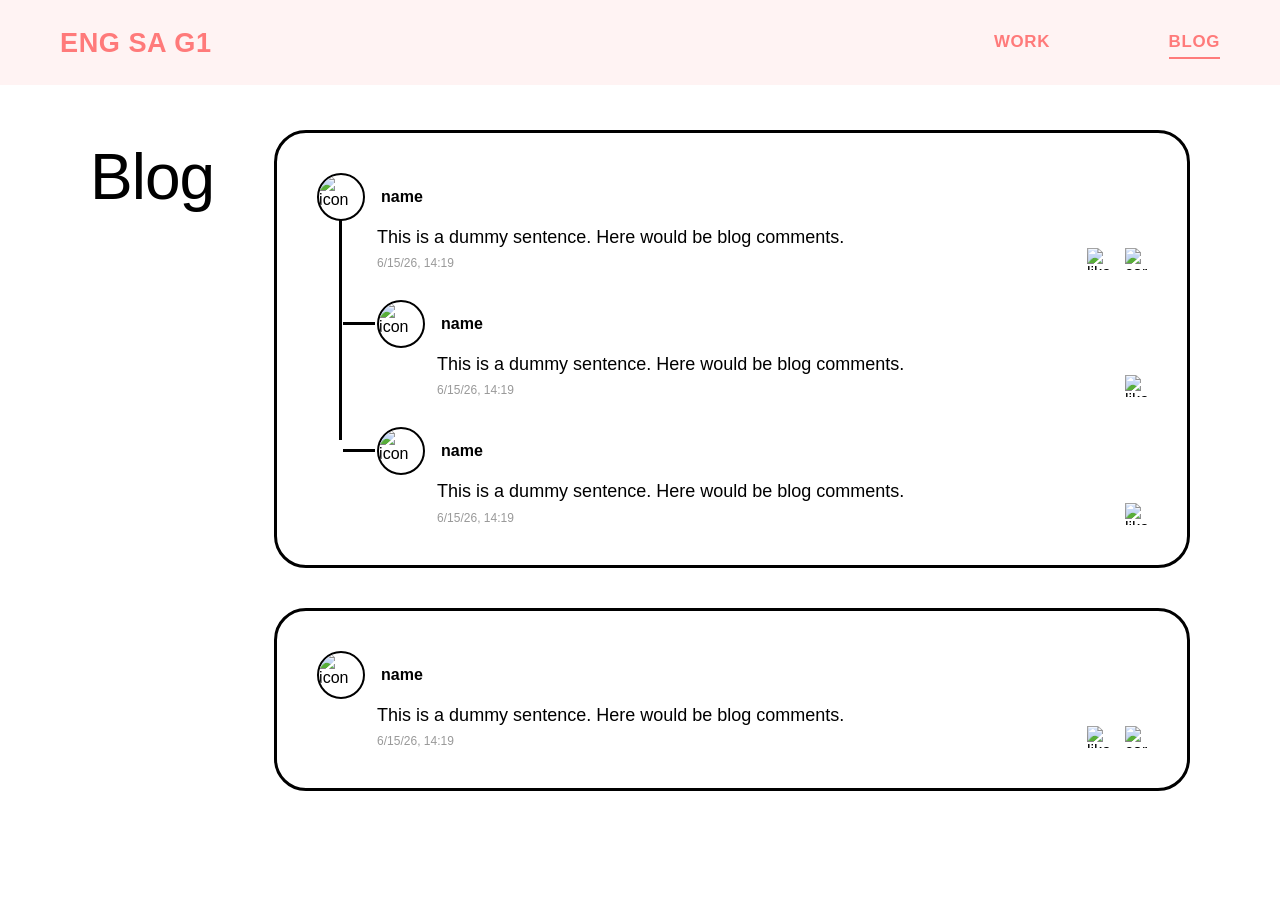
==== blog.html @ 82de37bb "Rebuild home page to match Figma design - Add shared pink header bar (ENG SA G1 logo + WORK/BLOG nav" ====
<!doctype html>
<html lang="en">
  <head>
    <meta charset="UTF-8" />
    <meta name="viewport" content="width=device-width, initial-scale=1.0" />
    <title>Blog</title>
    <link rel="stylesheet" href="shared.css" />
    <link rel="stylesheet" href="blog.css" />
  </head>
  <body>
    <header class="site-header">
      <a class="brand" href="index.html">ENG SA G1</a>
      <nav class="site-nav" aria-label="Main navigation">
        <a href="works.html">WORK</a>
        <a href="blog.html" aria-current="page">BLOG</a>
      </nav>
    </header>
    <div class="main-wrapper">
      <div class="page-heading">
        <h1>Blog</h1>
      </div>

      <div class="content-area">
        <div class="timeline-container">
          <div class="vertical-line"></div>

          <div class="comment-item parent">
            <div class="user-info">
              <img src="icon.jpg" alt="icon" class="avatar" />
              <div class="username">name</div>
            </div>
            <div class="comment-content-body">
              <div class="text-and-time">
                <p class="comment-text">This is a dummy sentence. Here would be blog comments.</p>
                <time datetime="2026-06-15T14:19">6/15/26, 14:19</time>
              </div>
              <div class="actions">
                <img src="like.jpg" alt="like" class="action-icon" />
                <img src="comment.jpg" alt="comment" class="action-icon" />
              </div>
            </div>
          </div>

          <div class="comment-item reply">
            <div class="user-info">
              <img src="icon.jpg" alt="icon" class="avatar" />
              <div class="username">name</div>
            </div>
            <div class="comment-content-body">
              <div class="text-and-time">
                <p class="comment-text">This is a dummy sentence. Here would be blog comments.</p>
                <time datetime="2026-06-15T14:19">6/15/26, 14:19</time>
              </div>
              <div class="actions">
                <img src="like.jpg" alt="like" class="action-icon" />
              </div>
            </div>
          </div>

          <div class="comment-item reply">
            <div class="user-info">
              <img src="icon.jpg" alt="icon" class="avatar" />
              <div class="username">name</div>
            </div>
            <div class="comment-content-body">
              <div class="text-and-time">
                <p class="comment-text">This is a dummy sentence. Here would be blog comments.</p>
                <time datetime="2026-06-15T14:19">6/15/26, 14:19</time>
              </div>
              <div class="actions">
                <img src="like.jpg" alt="like" class="action-icon" />
              </div>
            </div>
          </div>
        </div>

        <div class="timeline-container">
          <div class="comment-item parent">
            <div class="user-info">
              <img src="icon.jpg" alt="icon" class="avatar" />
              <div class="username">name</div>
            </div>
            <div class="comment-content-body">
              <div class="text-and-time">
                <p class="comment-text">This is a dummy sentence. Here would be blog comments.</p>
                <time datetime="2026-06-15T14:19">6/15/26, 14:19</time>
              </div>
              <div class="actions">
                <img src="like.jpg" alt="like" class="action-icon" />
                <img src="comment.jpg" alt="comment" class="action-icon" />
              </div>
            </div>
          </div>
        </div>
      </div>
    </div>
  </body>
</html>
---- shared.css ----
/* Shared header bar — Figma node 246:2 (ENG SA G1 / WORK / BLOG) */

:root {
  --header-h: clamp(64px, 6.61vw, 100px);
}

.site-header {
  position: fixed;
  z-index: 100;
  top: 0;
  right: 0;
  left: 0;
  display: flex;
  align-items: center;
  justify-content: space-between;
  height: var(--header-h);
  padding-inline: max(20px, calc((100% - 1160px) / 2));
  background: #fff3f3;
}

.site-header a {
  color: #ff7a7a;
  font-family: -apple-system, BlinkMacSystemFont, "SF Pro Display", "Inter", "Helvetica Neue", Arial, sans-serif;
  font-weight: 700;
  text-decoration: none;
}

.brand {
  font-size: clamp(20px, 2.12vw, 32px);
  line-height: 1;
  letter-spacing: .02em;
  white-space: nowrap;
}

.site-nav {
  display: flex;
  align-items: center;
  gap: clamp(28px, 9.26vw, 140px);
}

.site-nav a {
  position: relative;
  padding: 8px 0;
  font-size: clamp(13px, 1.32vw, 20px);
  line-height: 1;
  letter-spacing: .04em;
}

.site-nav a::after {
  content: "";
  position: absolute;
  right: 0;
  bottom: 0;
  left: 0;
  height: 2px;
  background: currentColor;
  transform: scaleX(0);
  transform-origin: right;
  transition: transform 160ms ease;
}

.site-nav a:hover::after,
.site-nav a[aria-current="page"]::after {
  transform: scaleX(1);
  transform-origin: left;
}

.brand:focus-visible,
.site-nav a:focus-visible {
  outline: 3px solid #ff7a7a;
  outline-offset: 3px;
}

@media (max-width: 520px) {
  .site-nav { gap: 22px; }
}
---- blog.css ----
body {
  font-family: sans-serif;
  background-color: #ffffff;
  margin: 0;
  padding: 110px 20px 40px;
  display: flex;
  justify-content: center;
}

.main-wrapper {
  display: flex;
  flex-direction: column;
  gap: 24px;
  width: 100%;
  max-width: 1100px;
}

h1 {
  font-size: 56px;
  font-weight: 500;
  margin: 0 0 10px 0;
  letter-spacing: -1px;
}

.page-heading {
  display: flex;
  align-items: baseline;
  justify-content: space-between;
  gap: 24px;
}

.content-area {
  display: flex;
  flex-direction: column;
  gap: 32px;
  flex-grow: 1;
}

.timeline-container {
  background: #ffffff;
  border: 3.5px solid #000000;
  border-radius: 32px;
  padding: 30px 20px;
  width: 100%;
  box-sizing: border-box;
  position: relative;
}

.vertical-line {
  position: absolute;
  top: 52px;
  bottom: 120px;
  left: 42px;
  width: 2.5px;
  background-color: #000000;
  z-index: 1;
}

.comment-item {
  position: relative;
  z-index: 2;
  margin-bottom: 30px;
}

.comment-item:last-child {
  margin-bottom: 0;
}

.comment-item.reply {
  margin-left: 45px;
}

.comment-item.reply::before {
  content: '';
  position: absolute;
  top: 22px;
  left: -24px;
  width: 20px;
  height: 2.5px;
  background-color: #000000;
}

.user-info {
  display: flex;
  align-items: center;
  gap: 12px;
  margin-bottom: 6px;
}

.avatar {
  width: 40px;
  height: 40px;
  border: 2.5px solid #000000;
  border-radius: 50%;
  background-color: #fff;
  object-fit: cover;
}

.username {
  font-weight: bold;
  font-size: 16px;
}

.comment-content-body {
  margin-left: 52px;
  display: flex;
  flex-direction: column;
  gap: 12px;
}

.text-and-time {
  display: flex;
  flex-direction: column;
  gap: 6px;
}

.comment-text {
  font-size: 16px;
  line-height: 1.4;
  margin: 0;
  color: #000000;
  font-weight: 500;
}

time {
  font-size: 12px;
  color: #999999;
}

.actions {
  display: flex;
  gap: 16px;
  justify-content: flex-end;
}

.action-icon {
  width: 22px;
  height: 22px;
  cursor: pointer;
}

@media (min-width: 768px) {
  body {
    padding: 130px 40px 80px;
  }

  .main-wrapper {
    flex-direction: row;
    gap: 60px;
    align-items: flex-start;
  }

  h1 {
    font-size: 64px;
    padding-top: 10px;
    flex-shrink: 0;
  }

  .page-heading {
    flex-direction: column;
    flex-shrink: 0;
  }

  .content-area {
    gap: 40px;
  }

  .timeline-container {
    padding: 40px;
  }

  .vertical-line {
    top: 62px;
    bottom: 125px;
    left: 62px;
  }

  .comment-item.reply {
    margin-left: 60px;
  }

  .comment-item.reply::before {
    left: -34px;
    width: 32px;
  }

  .user-info {
    gap: 16px;
    margin-bottom: 4px;
  }

  .avatar {
    width: 44px;
    height: 44px;
  }

  .comment-content-body {
    margin-left: 60px;
    flex-direction: row;
    justify-content: space-between;
    align-items: flex-start;
    gap: 20px;
  }

  .comment-text {
    font-size: 18px;
  }

  .actions {
    align-self: flex-end;
    margin-top: 10px;
  }
}
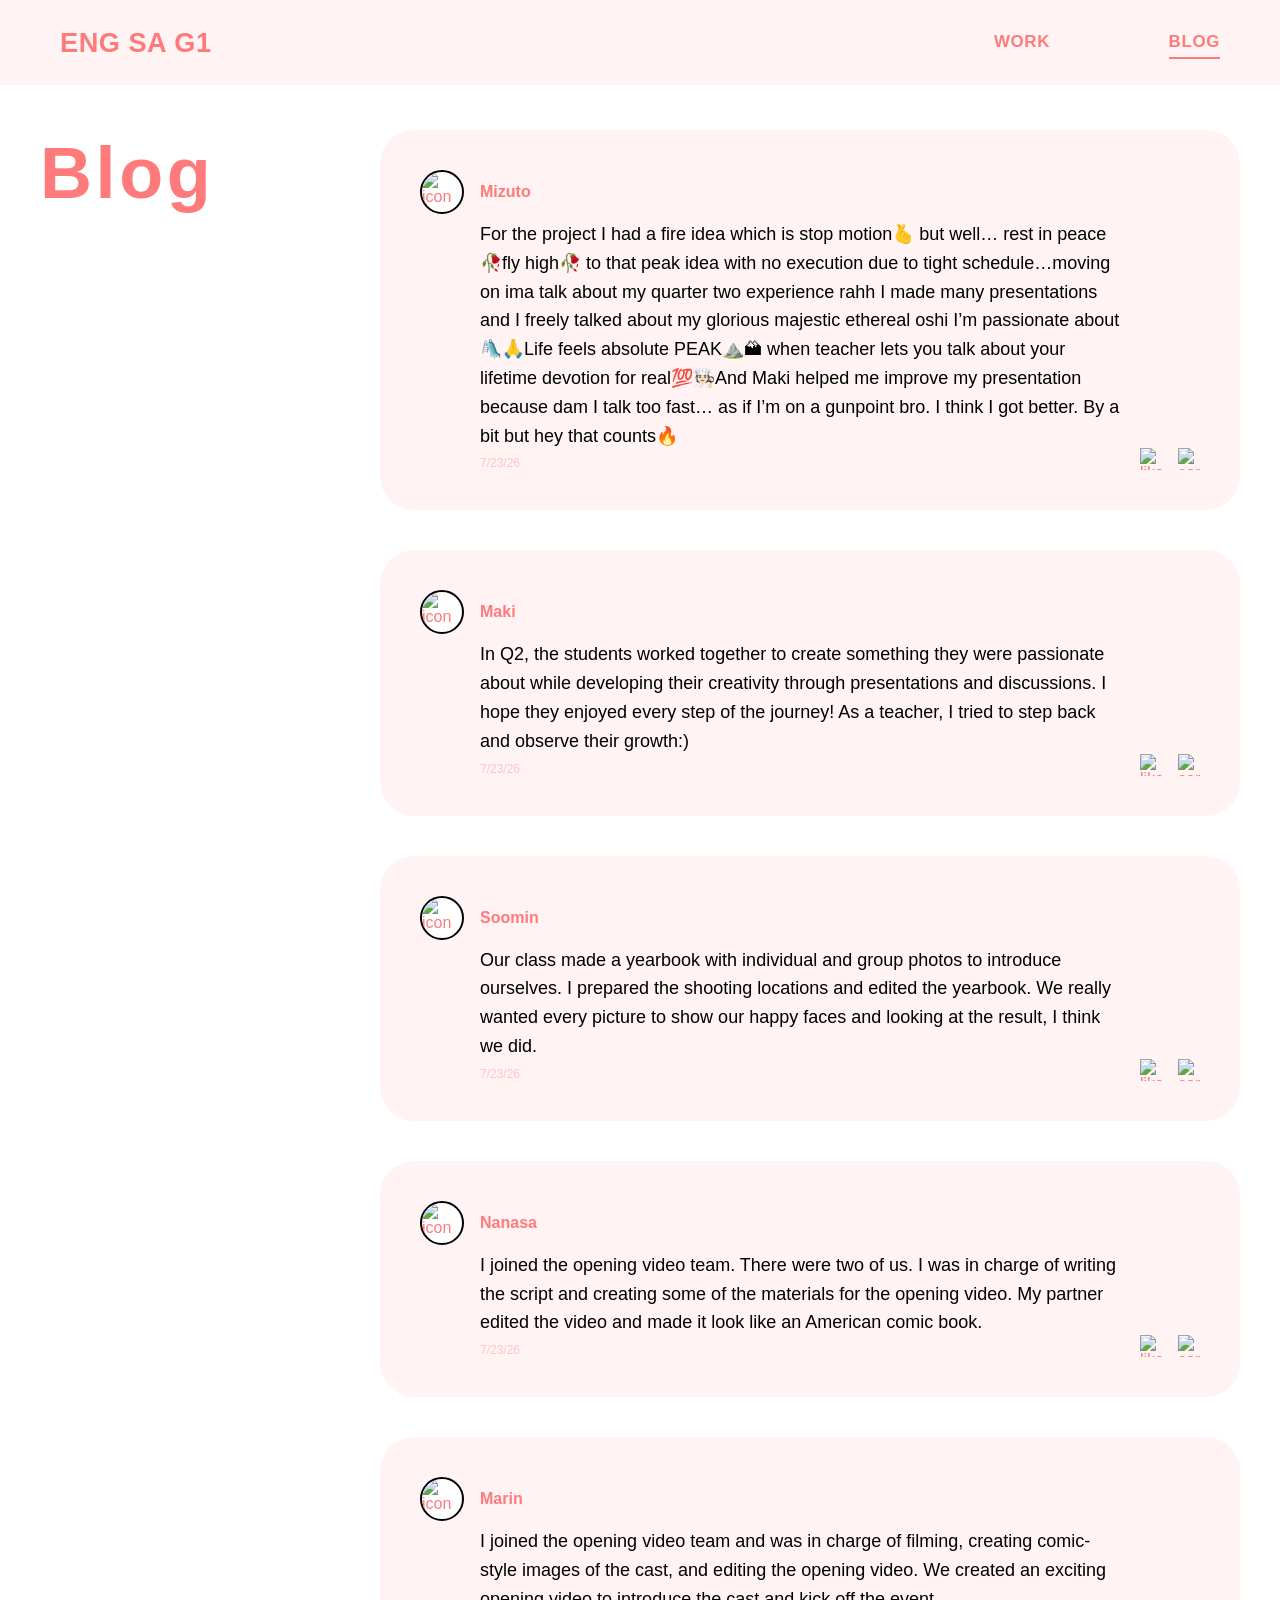
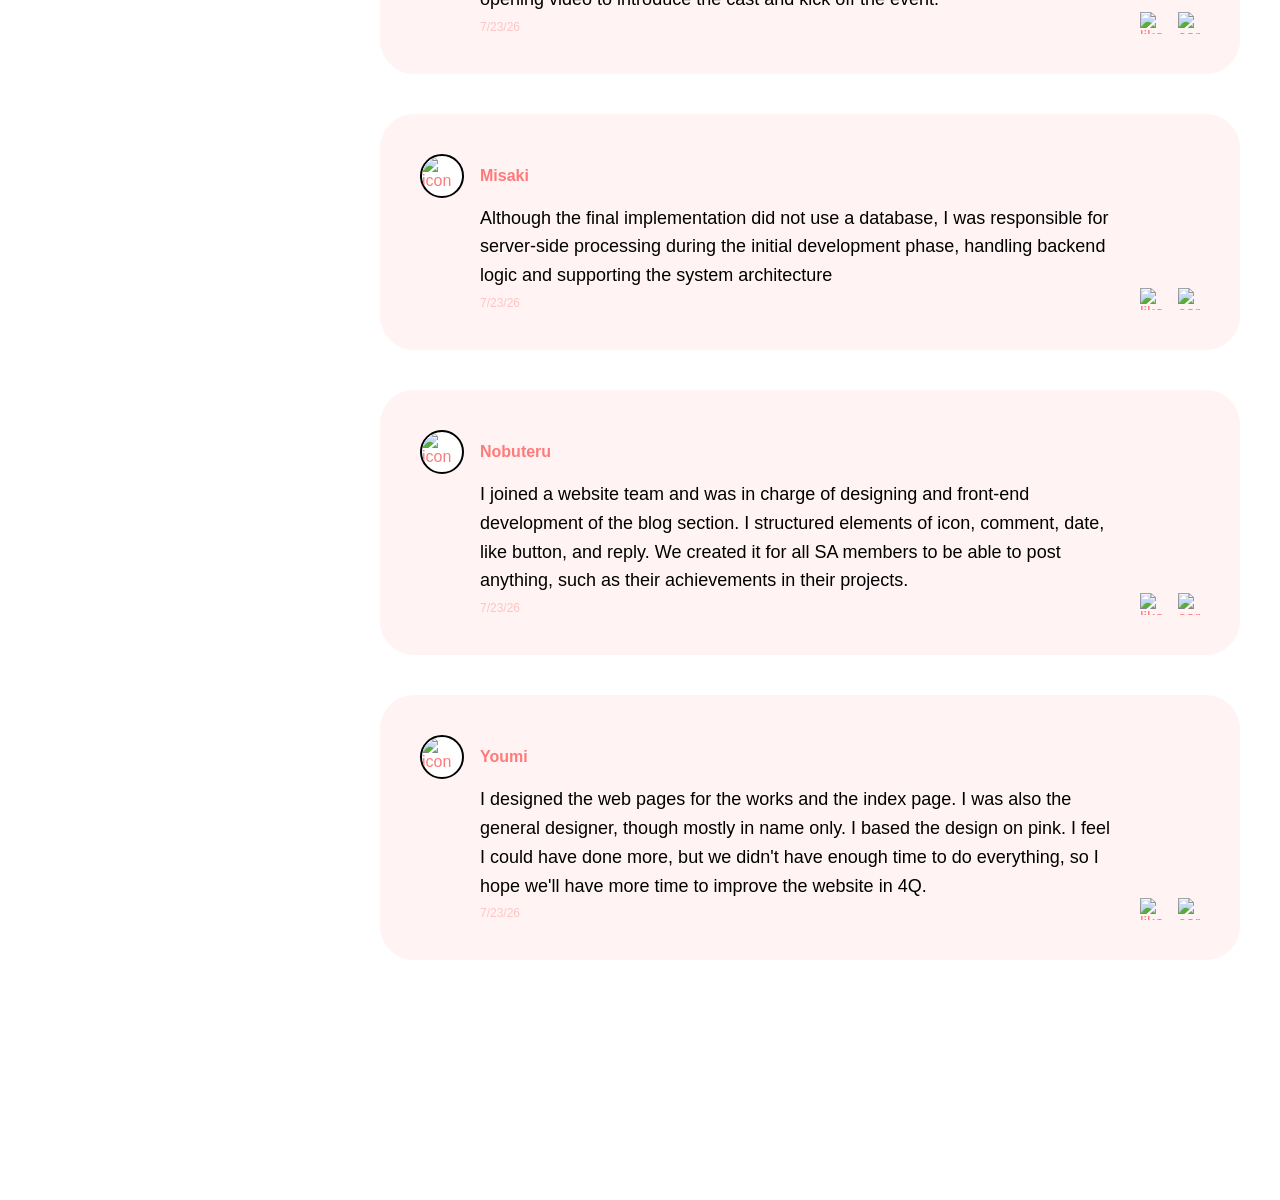
==== commit 6110c2c9: "Add Q2 blog posts from 8 members Mizuto, Maki, Soomin, Nanasa, Marin, Misaki, Nobuteru and Youmi, on" ====
--- a/blog.html
+++ b/blog.html
@@ -22,53 +22,19 @@
 
       <div class="content-area">
         <div class="timeline-container">
-          <div class="vertical-line"></div>
-
           <div class="comment-item parent">
             <div class="user-info">
               <img src="icon.jpg" alt="icon" class="avatar" />
-              <div class="username">name</div>
+              <div class="username">Mizuto</div>
             </div>
             <div class="comment-content-body">
               <div class="text-and-time">
-                <p class="comment-text">This is a dummy sentence. Here would be blog comments.</p>
-                <time datetime="2026-06-15T14:19">6/15/26, 14:19</time>
+                <p class="comment-text">For the project I had a fire idea which is stop motion🫰 but well… rest in peace🥀fly high🥀 to that peak idea with no execution due to tight schedule…moving on ima talk about my quarter two experience rahh I made many presentations and I freely talked about my glorious majestic ethereal oshi I’m passionate about🛝🙏Life feels absolute PEAK⛰️🏔 when teacher lets you talk about your lifetime devotion for real💯🧑🏻‍🍳And Maki helped me improve my presentation because dam I talk too fast… as if I’m on a gunpoint bro. I think I got better. By a bit but hey that counts🔥</p>
+                <time datetime="2026-07-23">7/23/26</time>
               </div>
               <div class="actions">
                 <img src="like.jpg" alt="like" class="action-icon" />
                 <img src="comment.jpg" alt="comment" class="action-icon" />
-              </div>
-            </div>
-          </div>
-
-          <div class="comment-item reply">
-            <div class="user-info">
-              <img src="icon.jpg" alt="icon" class="avatar" />
-              <div class="username">name</div>
-            </div>
-            <div class="comment-content-body">
-              <div class="text-and-time">
-                <p class="comment-text">This is a dummy sentence. Here would be blog comments.</p>
-                <time datetime="2026-06-15T14:19">6/15/26, 14:19</time>
-              </div>
-              <div class="actions">
-                <img src="like.jpg" alt="like" class="action-icon" />
-              </div>
-            </div>
-          </div>
-
-          <div class="comment-item reply">
-            <div class="user-info">
-              <img src="icon.jpg" alt="icon" class="avatar" />
-              <div class="username">name</div>
-            </div>
-            <div class="comment-content-body">
-              <div class="text-and-time">
-                <p class="comment-text">This is a dummy sentence. Here would be blog comments.</p>
-                <time datetime="2026-06-15T14:19">6/15/26, 14:19</time>
-              </div>
-              <div class="actions">
-                <img src="like.jpg" alt="like" class="action-icon" />
               </div>
             </div>
           </div>
@@ -78,12 +44,126 @@
           <div class="comment-item parent">
             <div class="user-info">
               <img src="icon.jpg" alt="icon" class="avatar" />
-              <div class="username">name</div>
+              <div class="username">Maki</div>
             </div>
             <div class="comment-content-body">
               <div class="text-and-time">
-                <p class="comment-text">This is a dummy sentence. Here would be blog comments.</p>
-                <time datetime="2026-06-15T14:19">6/15/26, 14:19</time>
+                <p class="comment-text">In Q2, the students worked together to create something they were passionate about while developing their creativity through presentations and discussions. I hope they enjoyed every step of the journey! As a teacher, I tried to step back and observe their growth:)</p>
+                <time datetime="2026-07-23">7/23/26</time>
+              </div>
+              <div class="actions">
+                <img src="like.jpg" alt="like" class="action-icon" />
+                <img src="comment.jpg" alt="comment" class="action-icon" />
+              </div>
+            </div>
+          </div>
+        </div>
+
+        <div class="timeline-container">
+          <div class="comment-item parent">
+            <div class="user-info">
+              <img src="icon.jpg" alt="icon" class="avatar" />
+              <div class="username">Soomin</div>
+            </div>
+            <div class="comment-content-body">
+              <div class="text-and-time">
+                <p class="comment-text">Our class made a yearbook with individual and group photos to introduce ourselves. I prepared the shooting locations and edited the yearbook. We really wanted every picture to show our happy faces and looking at the result, I think we did.</p>
+                <time datetime="2026-07-23">7/23/26</time>
+              </div>
+              <div class="actions">
+                <img src="like.jpg" alt="like" class="action-icon" />
+                <img src="comment.jpg" alt="comment" class="action-icon" />
+              </div>
+            </div>
+          </div>
+        </div>
+
+        <div class="timeline-container">
+          <div class="comment-item parent">
+            <div class="user-info">
+              <img src="icon.jpg" alt="icon" class="avatar" />
+              <div class="username">Nanasa</div>
+            </div>
+            <div class="comment-content-body">
+              <div class="text-and-time">
+                <p class="comment-text">I joined the opening video team. There were two of us. I was in charge of writing the script and creating some of the materials for the opening video. My partner edited the video and made it look like an American comic book.</p>
+                <time datetime="2026-07-23">7/23/26</time>
+              </div>
+              <div class="actions">
+                <img src="like.jpg" alt="like" class="action-icon" />
+                <img src="comment.jpg" alt="comment" class="action-icon" />
+              </div>
+            </div>
+          </div>
+        </div>
+
+        <div class="timeline-container">
+          <div class="comment-item parent">
+            <div class="user-info">
+              <img src="icon.jpg" alt="icon" class="avatar" />
+              <div class="username">Marin</div>
+            </div>
+            <div class="comment-content-body">
+              <div class="text-and-time">
+                <p class="comment-text">I joined the opening video team and was in charge of filming, creating comic-style images of the cast, and editing the opening video. We created an exciting opening video to introduce the cast and kick off the event.</p>
+                <time datetime="2026-07-23">7/23/26</time>
+              </div>
+              <div class="actions">
+                <img src="like.jpg" alt="like" class="action-icon" />
+                <img src="comment.jpg" alt="comment" class="action-icon" />
+              </div>
+            </div>
+          </div>
+        </div>
+
+        <div class="timeline-container">
+          <div class="comment-item parent">
+            <div class="user-info">
+              <img src="icon.jpg" alt="icon" class="avatar" />
+              <div class="username">Misaki</div>
+            </div>
+            <div class="comment-content-body">
+              <div class="text-and-time">
+                <p class="comment-text">Although the final implementation did not use a database, I was responsible for server-side processing during the initial development phase, handling backend logic and supporting the system architecture</p>
+                <time datetime="2026-07-23">7/23/26</time>
+              </div>
+              <div class="actions">
+                <img src="like.jpg" alt="like" class="action-icon" />
+                <img src="comment.jpg" alt="comment" class="action-icon" />
+              </div>
+            </div>
+          </div>
+        </div>
+
+        <div class="timeline-container">
+          <div class="comment-item parent">
+            <div class="user-info">
+              <img src="icon.jpg" alt="icon" class="avatar" />
+              <div class="username">Nobuteru</div>
+            </div>
+            <div class="comment-content-body">
+              <div class="text-and-time">
+                <p class="comment-text">I joined a website team and was in charge of designing and front-end development of the blog section. I structured elements of icon, comment, date, like button, and reply. We created it for all SA members to be able to post anything, such as their achievements in their projects.</p>
+                <time datetime="2026-07-23">7/23/26</time>
+              </div>
+              <div class="actions">
+                <img src="like.jpg" alt="like" class="action-icon" />
+                <img src="comment.jpg" alt="comment" class="action-icon" />
+              </div>
+            </div>
+          </div>
+        </div>
+
+        <div class="timeline-container">
+          <div class="comment-item parent">
+            <div class="user-info">
+              <img src="icon.jpg" alt="icon" class="avatar" />
+              <div class="username">Youmi</div>
+            </div>
+            <div class="comment-content-body">
+              <div class="text-and-time">
+                <p class="comment-text">I designed the web pages for the works and the index page. I was also the general designer, though mostly in name only. I based the design on pink. I feel I could have done more, but we didn't have enough time to do everything, so I hope we'll have more time to improve the website in 4Q.</p>
+                <time datetime="2026-07-23">7/23/26</time>
               </div>
               <div class="actions">
                 <img src="like.jpg" alt="like" class="action-icon" />
--- a/blog.css
+++ b/blog.css
@@ -1,58 +1,74 @@
+:root {
+  --accent: #ff7a7a;
+  --soft: #ffc4c4;
+  --surface: #fff3f3;
+  --placeholder: #d9d9d9;
+  --text: #000;
+  font-family: -apple-system, BlinkMacSystemFont, 'SF Pro Display', 'Helvetica Neue', Arial, sans-serif;
+  color: var(--accent);
+  font-synthesis: none;
+}
+
+* {
+  box-sizing: border-box;
+}
+
+html {
+  scroll-behavior: smooth;
+}
+
 body {
-  font-family: sans-serif;
-  background-color: #ffffff;
+  min-width: 320px;
   margin: 0;
-  padding: 110px 20px 40px;
-  display: flex;
-  justify-content: center;
+  background: #fff;
+}
+
+a {
+  color: inherit;
 }
 
 .main-wrapper {
+  width: min(100%, 1280px);
+  margin: auto;
+  padding: 130px 40px 240px;
+  display: flex;
+  gap: 60px;
+  align-items: flex-start;
+}
+
+.page-heading {
+  flex: 0 0 280px;
+}
+
+h1 {
+  margin: 0;
+  font-size: 72px;
+  line-height: 1.2;
+  letter-spacing: 0.05em;
+  color: var(--accent);
+}
+
+.content-area {
   display: flex;
   flex-direction: column;
-  gap: 24px;
-  width: 100%;
-  max-width: 1100px;
-}
-
-h1 {
-  font-size: 56px;
-  font-weight: 500;
-  margin: 0 0 10px 0;
-  letter-spacing: -1px;
-}
-
-.page-heading {
-  display: flex;
-  align-items: baseline;
-  justify-content: space-between;
-  gap: 24px;
-}
-
-.content-area {
-  display: flex;
-  flex-direction: column;
-  gap: 32px;
-  flex-grow: 1;
+  gap: 40px;
+  flex: 1;
 }
 
 .timeline-container {
-  background: #ffffff;
-  border: 3.5px solid #000000;
-  border-radius: 32px;
-  padding: 30px 20px;
-  width: 100%;
-  box-sizing: border-box;
   position: relative;
+  background: var(--surface);
+  border-radius: 34px;
+  padding: 40px;
 }
 
 .vertical-line {
   position: absolute;
-  top: 52px;
-  bottom: 120px;
-  left: 42px;
-  width: 2.5px;
-  background-color: #000000;
+  top: 62px;
+  bottom: 112px;
+  left: 62px;
+  width: 3px;
+  background: var(--soft);
   z-index: 1;
 }
 
@@ -67,45 +83,47 @@
 }
 
 .comment-item.reply {
-  margin-left: 45px;
+  margin-left: 60px;
 }
 
 .comment-item.reply::before {
   content: '';
   position: absolute;
   top: 22px;
-  left: -24px;
-  width: 20px;
-  height: 2.5px;
-  background-color: #000000;
+  left: -34px;
+  width: 32px;
+  height: 3px;
+  background: var(--soft);
 }
 
 .user-info {
   display: flex;
   align-items: center;
-  gap: 12px;
+  gap: 16px;
   margin-bottom: 6px;
 }
 
 .avatar {
-  width: 40px;
-  height: 40px;
-  border: 2.5px solid #000000;
+  width: 44px;
+  height: 44px;
+  border: 2.5px solid var(--text);
   border-radius: 50%;
-  background-color: #fff;
+  background: #fff;
   object-fit: cover;
 }
 
 .username {
-  font-weight: bold;
+  font-weight: 700;
   font-size: 16px;
+  color: var(--accent);
 }
 
 .comment-content-body {
-  margin-left: 52px;
-  display: flex;
-  flex-direction: column;
-  gap: 12px;
+  margin-left: 60px;
+  display: flex;
+  justify-content: space-between;
+  align-items: flex-start;
+  gap: 20px;
 }
 
 .text-and-time {
@@ -115,22 +133,24 @@
 }
 
 .comment-text {
-  font-size: 16px;
-  line-height: 1.4;
   margin: 0;
-  color: #000000;
+  font-size: 18px;
+  line-height: 1.6;
+  color: var(--text);
   font-weight: 500;
 }
 
 time {
   font-size: 12px;
-  color: #999999;
+  color: var(--soft);
 }
 
 .actions {
   display: flex;
   gap: 16px;
   justify-content: flex-end;
+  align-self: flex-end;
+  margin-top: 10px;
 }
 
 .action-icon {
@@ -139,75 +159,74 @@
   cursor: pointer;
 }
 
-@media (min-width: 768px) {
-  body {
-    padding: 130px 40px 80px;
-  }
-
+@media (max-width: 1100px) {
   .main-wrapper {
-    flex-direction: row;
-    gap: 60px;
-    align-items: flex-start;
+    padding-inline: 32px;
+    gap: 48px;
+  }
+
+  .page-heading {
+    flex-basis: 220px;
+  }
+
+  .timeline-container {
+    padding: 36px;
+  }
+
+  .vertical-line {
+    left: 52px;
+  }
+}
+
+@media (max-width: 760px) {
+  .main-wrapper {
+    flex-direction: column;
+    padding: 100px 20px 120px;
+    gap: 30px;
+  }
+
+  .page-heading {
+    flex-basis: auto;
   }
 
   h1 {
-    font-size: 64px;
-    padding-top: 10px;
-    flex-shrink: 0;
-  }
-
-  .page-heading {
+    font-size: 58px;
+  }
+
+  .timeline-container {
+    padding: 30px 22px;
+    border-radius: 24px;
+  }
+
+  .vertical-line {
+    top: 44px;
+    bottom: 110px;
+    left: 36px;
+  }
+
+  .comment-item,
+  .comment-item.reply {
+    margin-left: 0;
+  }
+
+  .comment-item.reply::before {
+    display: none;
+  }
+
+  .user-info {
+    margin-bottom: 12px;
+  }
+
+  .comment-content-body {
+    margin-left: 0;
     flex-direction: column;
-    flex-shrink: 0;
-  }
-
-  .content-area {
-    gap: 40px;
-  }
-
-  .timeline-container {
-    padding: 40px;
-  }
-
-  .vertical-line {
-    top: 62px;
-    bottom: 125px;
-    left: 62px;
-  }
-
-  .comment-item.reply {
-    margin-left: 60px;
-  }
-
-  .comment-item.reply::before {
-    left: -34px;
-    width: 32px;
-  }
-
-  .user-info {
-    gap: 16px;
-    margin-bottom: 4px;
-  }
-
-  .avatar {
-    width: 44px;
-    height: 44px;
-  }
-
-  .comment-content-body {
-    margin-left: 60px;
-    flex-direction: row;
-    justify-content: space-between;
-    align-items: flex-start;
-    gap: 20px;
-  }
-
-  .comment-text {
-    font-size: 18px;
+    gap: 10px;
   }
 
   .actions {
-    align-self: flex-end;
-    margin-top: 10px;
-  }
-}
+    align-self: flex-start;
+    margin-top: 0;
+  }
+}
+
+
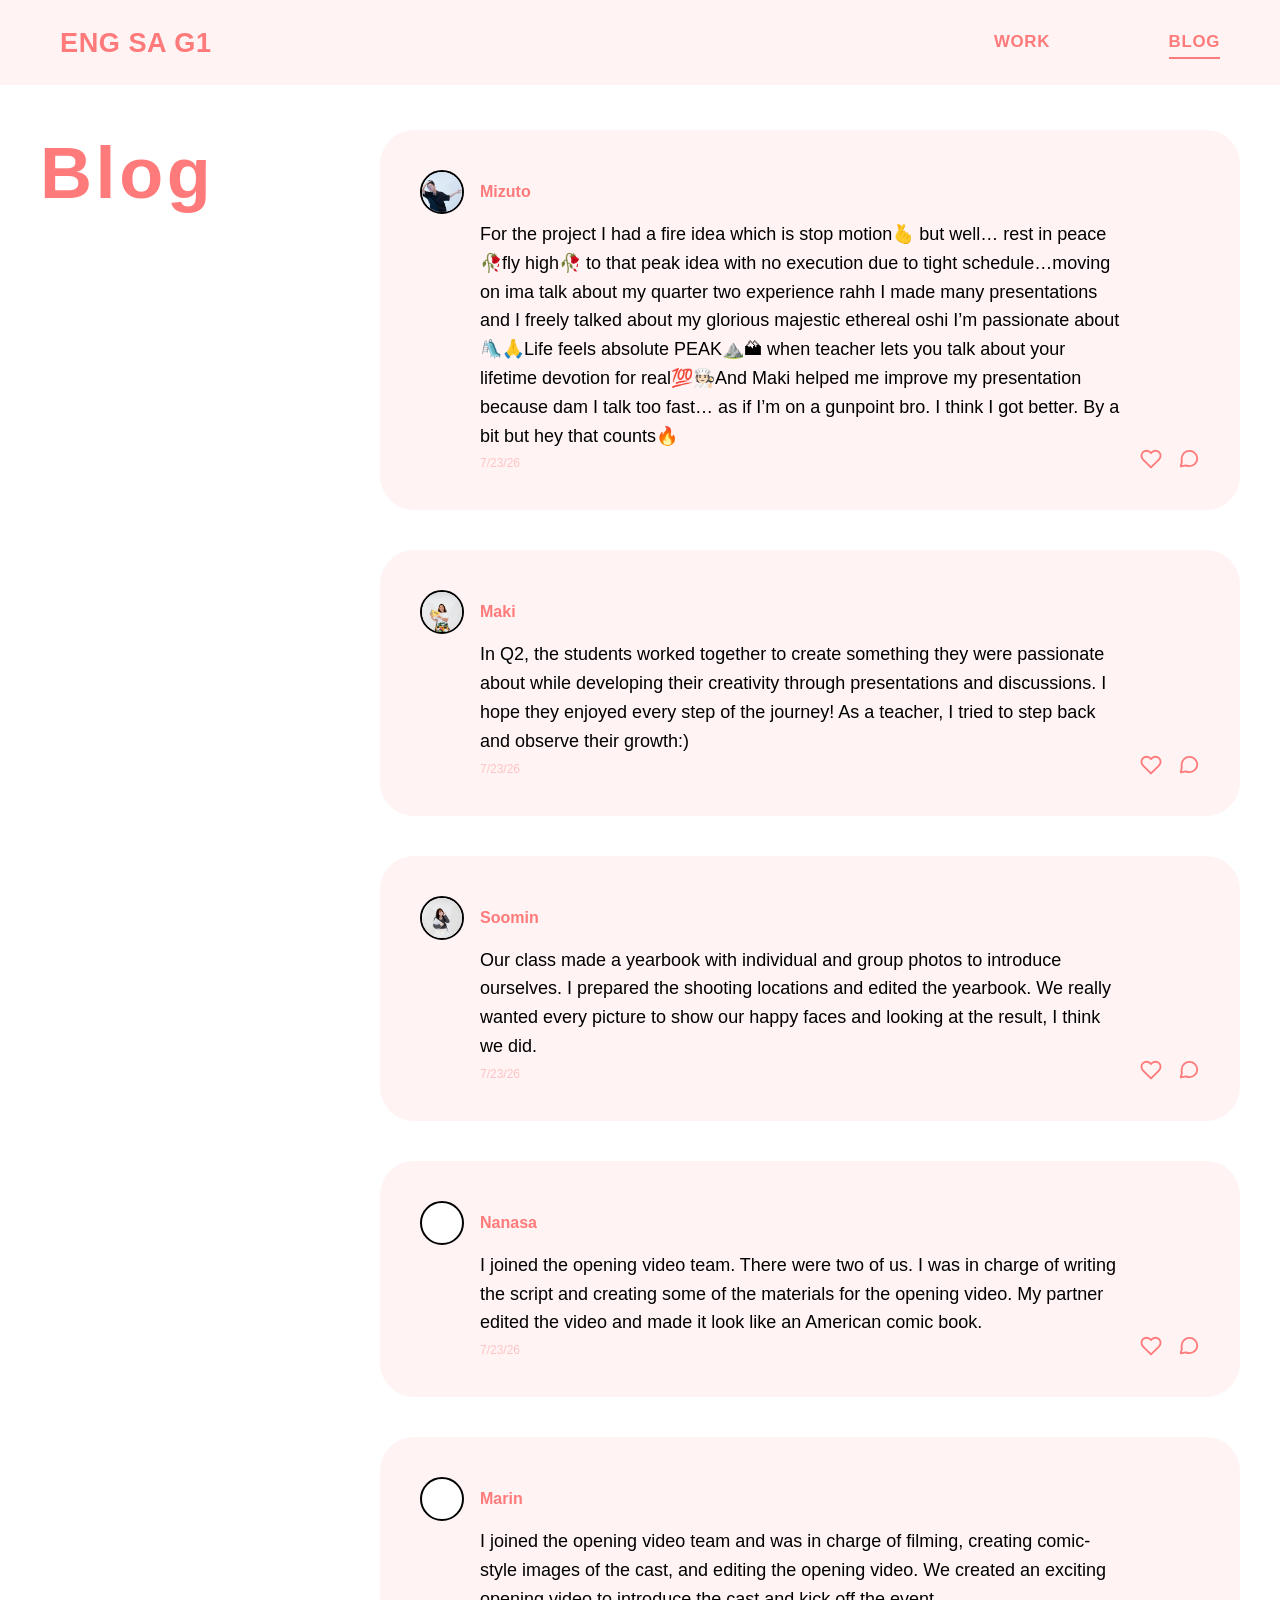
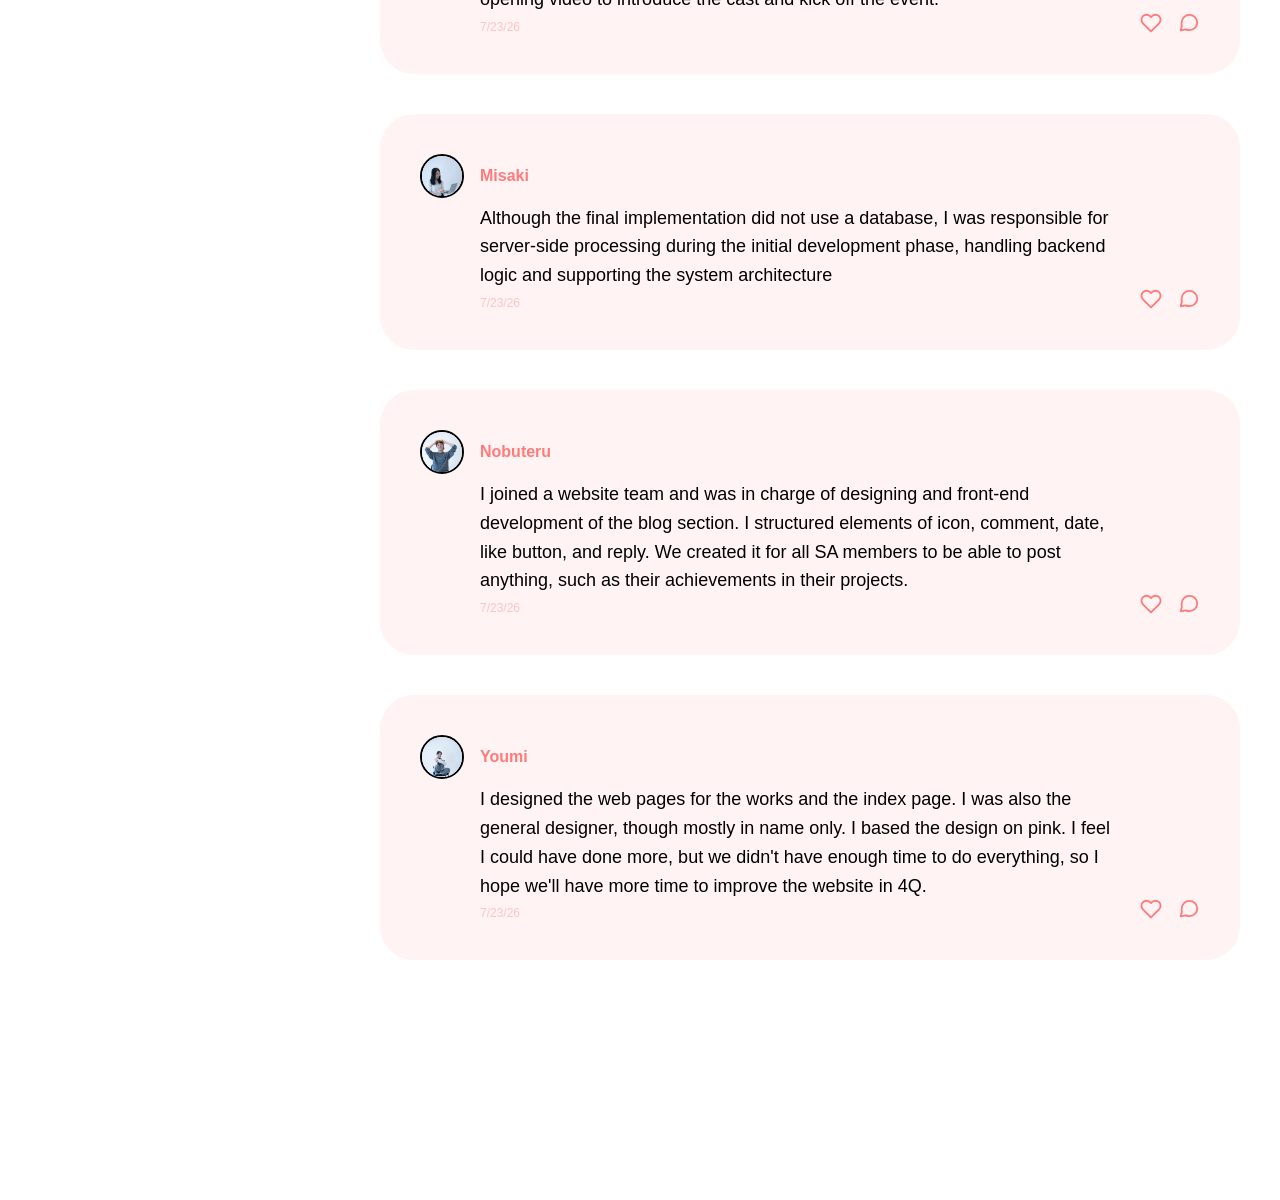
==== commit e2878ade: "Add member photos: home cards and blog avatars - 12 web-resized photos (800px) in img/members - Home" ====
--- a/blog.html
+++ b/blog.html
@@ -24,7 +24,7 @@
         <div class="timeline-container">
           <div class="comment-item parent">
             <div class="user-info">
-              <img src="icon.jpg" alt="icon" class="avatar" />
+              <img src="img/members/mizuto.jpg" alt="Mizuto" class="avatar" />
               <div class="username">Mizuto</div>
             </div>
             <div class="comment-content-body">
@@ -33,8 +33,8 @@
                 <time datetime="2026-07-23">7/23/26</time>
               </div>
               <div class="actions">
-                <img src="like.jpg" alt="like" class="action-icon" />
-                <img src="comment.jpg" alt="comment" class="action-icon" />
+                <svg class="action-icon" viewBox="0 0 24 24" fill="none" stroke="currentColor" stroke-width="2" stroke-linecap="round" stroke-linejoin="round" role="img" aria-label="like"><path d="M20.8 4.6a5.5 5.5 0 0 0-7.8 0L12 5.6l-1-1a5.5 5.5 0 0 0-7.8 7.8l1 1L12 21.2l7.8-7.8 1-1a5.5 5.5 0 0 0 0-7.8z"/></svg>
+                <svg class="action-icon" viewBox="0 0 24 24" fill="none" stroke="currentColor" stroke-width="2" stroke-linecap="round" stroke-linejoin="round" role="img" aria-label="comment"><path d="M21 11.5a8.4 8.4 0 0 1-8.5 8.3 8.9 8.9 0 0 1-3.9-.9L3 20l1.2-5A8 8 0 0 1 4 11.5 8.4 8.4 0 0 1 12.5 3.2 8.4 8.4 0 0 1 21 11.5z"/></svg>
               </div>
             </div>
           </div>
@@ -43,7 +43,7 @@
         <div class="timeline-container">
           <div class="comment-item parent">
             <div class="user-info">
-              <img src="icon.jpg" alt="icon" class="avatar" />
+              <img src="img/members/maki.jpg" alt="Maki" class="avatar" />
               <div class="username">Maki</div>
             </div>
             <div class="comment-content-body">
@@ -52,8 +52,8 @@
                 <time datetime="2026-07-23">7/23/26</time>
               </div>
               <div class="actions">
-                <img src="like.jpg" alt="like" class="action-icon" />
-                <img src="comment.jpg" alt="comment" class="action-icon" />
+                <svg class="action-icon" viewBox="0 0 24 24" fill="none" stroke="currentColor" stroke-width="2" stroke-linecap="round" stroke-linejoin="round" role="img" aria-label="like"><path d="M20.8 4.6a5.5 5.5 0 0 0-7.8 0L12 5.6l-1-1a5.5 5.5 0 0 0-7.8 7.8l1 1L12 21.2l7.8-7.8 1-1a5.5 5.5 0 0 0 0-7.8z"/></svg>
+                <svg class="action-icon" viewBox="0 0 24 24" fill="none" stroke="currentColor" stroke-width="2" stroke-linecap="round" stroke-linejoin="round" role="img" aria-label="comment"><path d="M21 11.5a8.4 8.4 0 0 1-8.5 8.3 8.9 8.9 0 0 1-3.9-.9L3 20l1.2-5A8 8 0 0 1 4 11.5 8.4 8.4 0 0 1 12.5 3.2 8.4 8.4 0 0 1 21 11.5z"/></svg>
               </div>
             </div>
           </div>
@@ -62,7 +62,7 @@
         <div class="timeline-container">
           <div class="comment-item parent">
             <div class="user-info">
-              <img src="icon.jpg" alt="icon" class="avatar" />
+              <img src="img/members/soomin.jpg" alt="Soomin" class="avatar" />
               <div class="username">Soomin</div>
             </div>
             <div class="comment-content-body">
@@ -71,8 +71,8 @@
                 <time datetime="2026-07-23">7/23/26</time>
               </div>
               <div class="actions">
-                <img src="like.jpg" alt="like" class="action-icon" />
-                <img src="comment.jpg" alt="comment" class="action-icon" />
+                <svg class="action-icon" viewBox="0 0 24 24" fill="none" stroke="currentColor" stroke-width="2" stroke-linecap="round" stroke-linejoin="round" role="img" aria-label="like"><path d="M20.8 4.6a5.5 5.5 0 0 0-7.8 0L12 5.6l-1-1a5.5 5.5 0 0 0-7.8 7.8l1 1L12 21.2l7.8-7.8 1-1a5.5 5.5 0 0 0 0-7.8z"/></svg>
+                <svg class="action-icon" viewBox="0 0 24 24" fill="none" stroke="currentColor" stroke-width="2" stroke-linecap="round" stroke-linejoin="round" role="img" aria-label="comment"><path d="M21 11.5a8.4 8.4 0 0 1-8.5 8.3 8.9 8.9 0 0 1-3.9-.9L3 20l1.2-5A8 8 0 0 1 4 11.5 8.4 8.4 0 0 1 12.5 3.2 8.4 8.4 0 0 1 21 11.5z"/></svg>
               </div>
             </div>
           </div>
@@ -81,7 +81,7 @@
         <div class="timeline-container">
           <div class="comment-item parent">
             <div class="user-info">
-              <img src="icon.jpg" alt="icon" class="avatar" />
+              <div class="avatar" aria-hidden="true"></div>
               <div class="username">Nanasa</div>
             </div>
             <div class="comment-content-body">
@@ -90,8 +90,8 @@
                 <time datetime="2026-07-23">7/23/26</time>
               </div>
               <div class="actions">
-                <img src="like.jpg" alt="like" class="action-icon" />
-                <img src="comment.jpg" alt="comment" class="action-icon" />
+                <svg class="action-icon" viewBox="0 0 24 24" fill="none" stroke="currentColor" stroke-width="2" stroke-linecap="round" stroke-linejoin="round" role="img" aria-label="like"><path d="M20.8 4.6a5.5 5.5 0 0 0-7.8 0L12 5.6l-1-1a5.5 5.5 0 0 0-7.8 7.8l1 1L12 21.2l7.8-7.8 1-1a5.5 5.5 0 0 0 0-7.8z"/></svg>
+                <svg class="action-icon" viewBox="0 0 24 24" fill="none" stroke="currentColor" stroke-width="2" stroke-linecap="round" stroke-linejoin="round" role="img" aria-label="comment"><path d="M21 11.5a8.4 8.4 0 0 1-8.5 8.3 8.9 8.9 0 0 1-3.9-.9L3 20l1.2-5A8 8 0 0 1 4 11.5 8.4 8.4 0 0 1 12.5 3.2 8.4 8.4 0 0 1 21 11.5z"/></svg>
               </div>
             </div>
           </div>
@@ -100,7 +100,7 @@
         <div class="timeline-container">
           <div class="comment-item parent">
             <div class="user-info">
-              <img src="icon.jpg" alt="icon" class="avatar" />
+              <div class="avatar" aria-hidden="true"></div>
               <div class="username">Marin</div>
             </div>
             <div class="comment-content-body">
@@ -109,8 +109,8 @@
                 <time datetime="2026-07-23">7/23/26</time>
               </div>
               <div class="actions">
-                <img src="like.jpg" alt="like" class="action-icon" />
-                <img src="comment.jpg" alt="comment" class="action-icon" />
+                <svg class="action-icon" viewBox="0 0 24 24" fill="none" stroke="currentColor" stroke-width="2" stroke-linecap="round" stroke-linejoin="round" role="img" aria-label="like"><path d="M20.8 4.6a5.5 5.5 0 0 0-7.8 0L12 5.6l-1-1a5.5 5.5 0 0 0-7.8 7.8l1 1L12 21.2l7.8-7.8 1-1a5.5 5.5 0 0 0 0-7.8z"/></svg>
+                <svg class="action-icon" viewBox="0 0 24 24" fill="none" stroke="currentColor" stroke-width="2" stroke-linecap="round" stroke-linejoin="round" role="img" aria-label="comment"><path d="M21 11.5a8.4 8.4 0 0 1-8.5 8.3 8.9 8.9 0 0 1-3.9-.9L3 20l1.2-5A8 8 0 0 1 4 11.5 8.4 8.4 0 0 1 12.5 3.2 8.4 8.4 0 0 1 21 11.5z"/></svg>
               </div>
             </div>
           </div>
@@ -119,7 +119,7 @@
         <div class="timeline-container">
           <div class="comment-item parent">
             <div class="user-info">
-              <img src="icon.jpg" alt="icon" class="avatar" />
+              <img src="img/members/misaki.jpg" alt="Misaki" class="avatar" />
               <div class="username">Misaki</div>
             </div>
             <div class="comment-content-body">
@@ -128,8 +128,8 @@
                 <time datetime="2026-07-23">7/23/26</time>
               </div>
               <div class="actions">
-                <img src="like.jpg" alt="like" class="action-icon" />
-                <img src="comment.jpg" alt="comment" class="action-icon" />
+                <svg class="action-icon" viewBox="0 0 24 24" fill="none" stroke="currentColor" stroke-width="2" stroke-linecap="round" stroke-linejoin="round" role="img" aria-label="like"><path d="M20.8 4.6a5.5 5.5 0 0 0-7.8 0L12 5.6l-1-1a5.5 5.5 0 0 0-7.8 7.8l1 1L12 21.2l7.8-7.8 1-1a5.5 5.5 0 0 0 0-7.8z"/></svg>
+                <svg class="action-icon" viewBox="0 0 24 24" fill="none" stroke="currentColor" stroke-width="2" stroke-linecap="round" stroke-linejoin="round" role="img" aria-label="comment"><path d="M21 11.5a8.4 8.4 0 0 1-8.5 8.3 8.9 8.9 0 0 1-3.9-.9L3 20l1.2-5A8 8 0 0 1 4 11.5 8.4 8.4 0 0 1 12.5 3.2 8.4 8.4 0 0 1 21 11.5z"/></svg>
               </div>
             </div>
           </div>
@@ -138,7 +138,7 @@
         <div class="timeline-container">
           <div class="comment-item parent">
             <div class="user-info">
-              <img src="icon.jpg" alt="icon" class="avatar" />
+              <img src="img/members/nobuteru.jpg" alt="Nobuteru" class="avatar" />
               <div class="username">Nobuteru</div>
             </div>
             <div class="comment-content-body">
@@ -147,8 +147,8 @@
                 <time datetime="2026-07-23">7/23/26</time>
               </div>
               <div class="actions">
-                <img src="like.jpg" alt="like" class="action-icon" />
-                <img src="comment.jpg" alt="comment" class="action-icon" />
+                <svg class="action-icon" viewBox="0 0 24 24" fill="none" stroke="currentColor" stroke-width="2" stroke-linecap="round" stroke-linejoin="round" role="img" aria-label="like"><path d="M20.8 4.6a5.5 5.5 0 0 0-7.8 0L12 5.6l-1-1a5.5 5.5 0 0 0-7.8 7.8l1 1L12 21.2l7.8-7.8 1-1a5.5 5.5 0 0 0 0-7.8z"/></svg>
+                <svg class="action-icon" viewBox="0 0 24 24" fill="none" stroke="currentColor" stroke-width="2" stroke-linecap="round" stroke-linejoin="round" role="img" aria-label="comment"><path d="M21 11.5a8.4 8.4 0 0 1-8.5 8.3 8.9 8.9 0 0 1-3.9-.9L3 20l1.2-5A8 8 0 0 1 4 11.5 8.4 8.4 0 0 1 12.5 3.2 8.4 8.4 0 0 1 21 11.5z"/></svg>
               </div>
             </div>
           </div>
@@ -157,7 +157,7 @@
         <div class="timeline-container">
           <div class="comment-item parent">
             <div class="user-info">
-              <img src="icon.jpg" alt="icon" class="avatar" />
+              <img src="img/members/youmi.jpg" alt="Youmi" class="avatar" />
               <div class="username">Youmi</div>
             </div>
             <div class="comment-content-body">
@@ -166,8 +166,8 @@
                 <time datetime="2026-07-23">7/23/26</time>
               </div>
               <div class="actions">
-                <img src="like.jpg" alt="like" class="action-icon" />
-                <img src="comment.jpg" alt="comment" class="action-icon" />
+                <svg class="action-icon" viewBox="0 0 24 24" fill="none" stroke="currentColor" stroke-width="2" stroke-linecap="round" stroke-linejoin="round" role="img" aria-label="like"><path d="M20.8 4.6a5.5 5.5 0 0 0-7.8 0L12 5.6l-1-1a5.5 5.5 0 0 0-7.8 7.8l1 1L12 21.2l7.8-7.8 1-1a5.5 5.5 0 0 0 0-7.8z"/></svg>
+                <svg class="action-icon" viewBox="0 0 24 24" fill="none" stroke="currentColor" stroke-width="2" stroke-linecap="round" stroke-linejoin="round" role="img" aria-label="comment"><path d="M21 11.5a8.4 8.4 0 0 1-8.5 8.3 8.9 8.9 0 0 1-3.9-.9L3 20l1.2-5A8 8 0 0 1 4 11.5 8.4 8.4 0 0 1 12.5 3.2 8.4 8.4 0 0 1 21 11.5z"/></svg>
               </div>
             </div>
           </div>
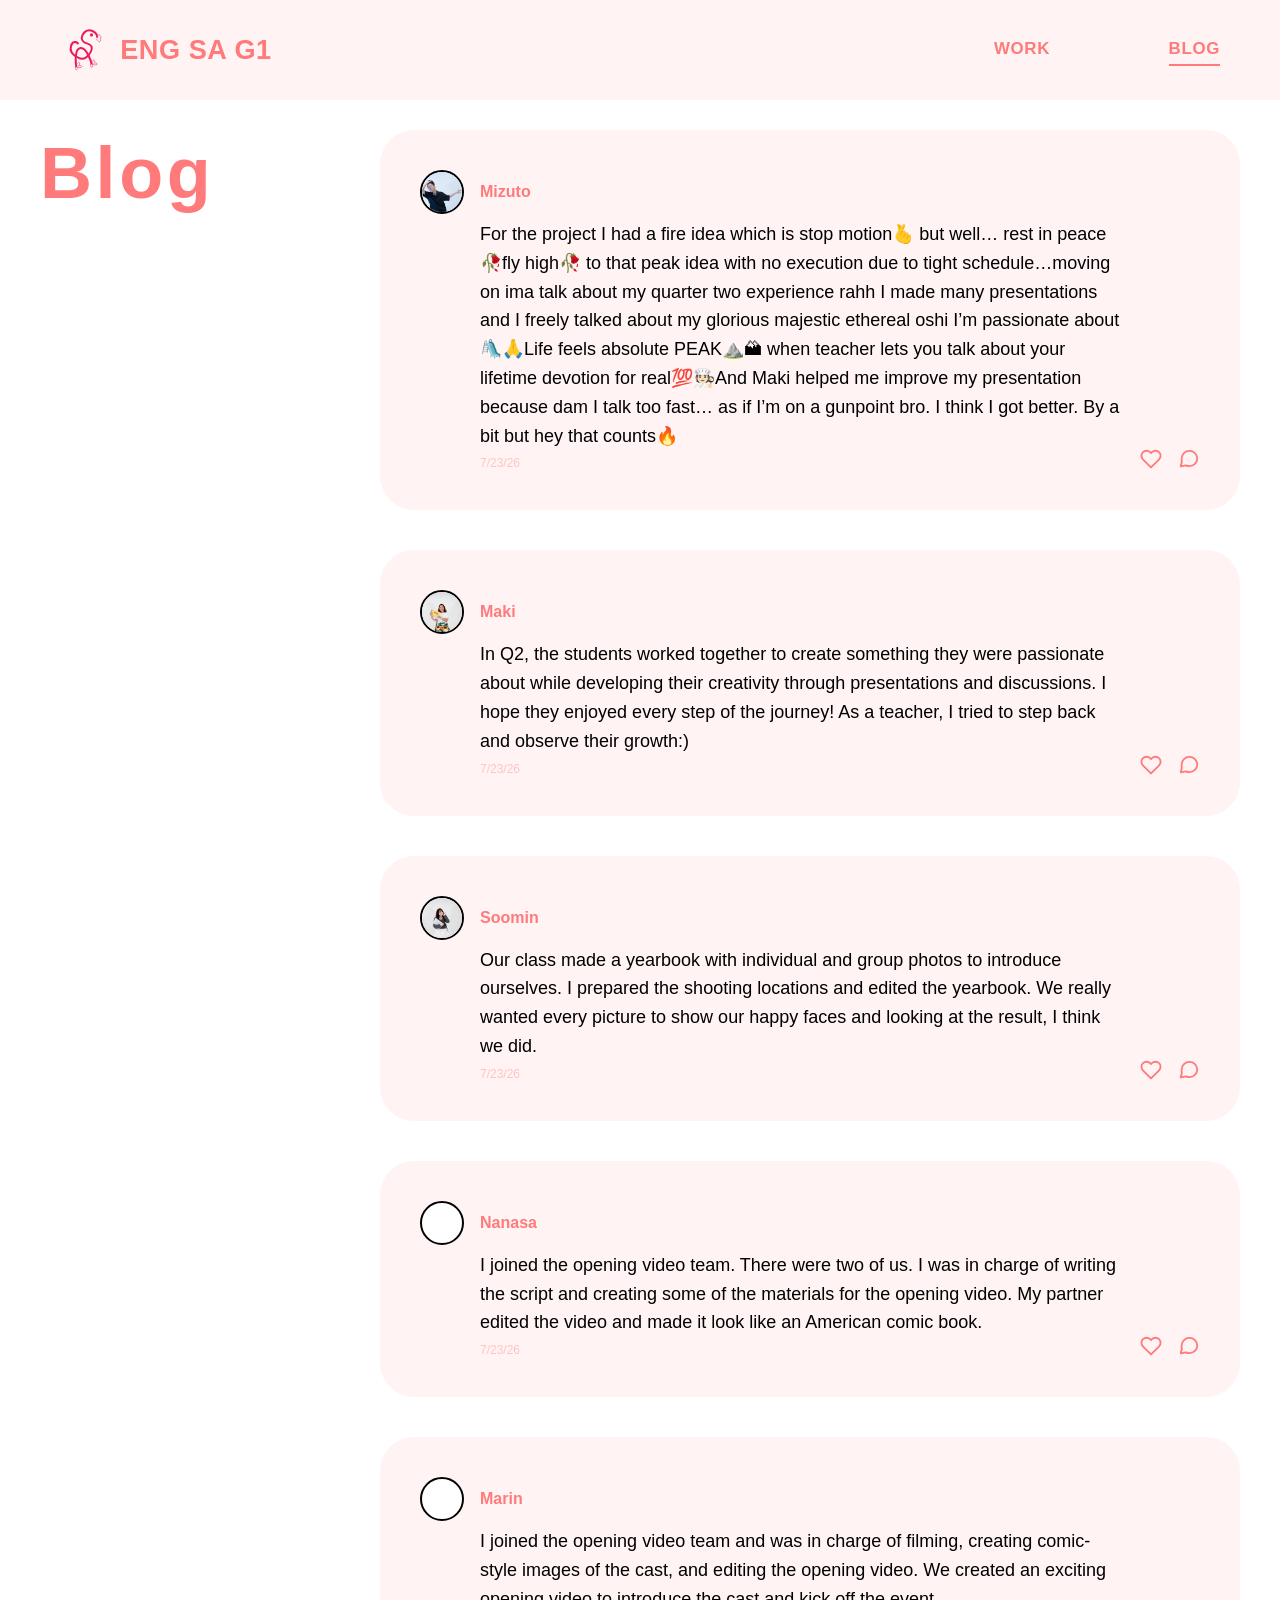
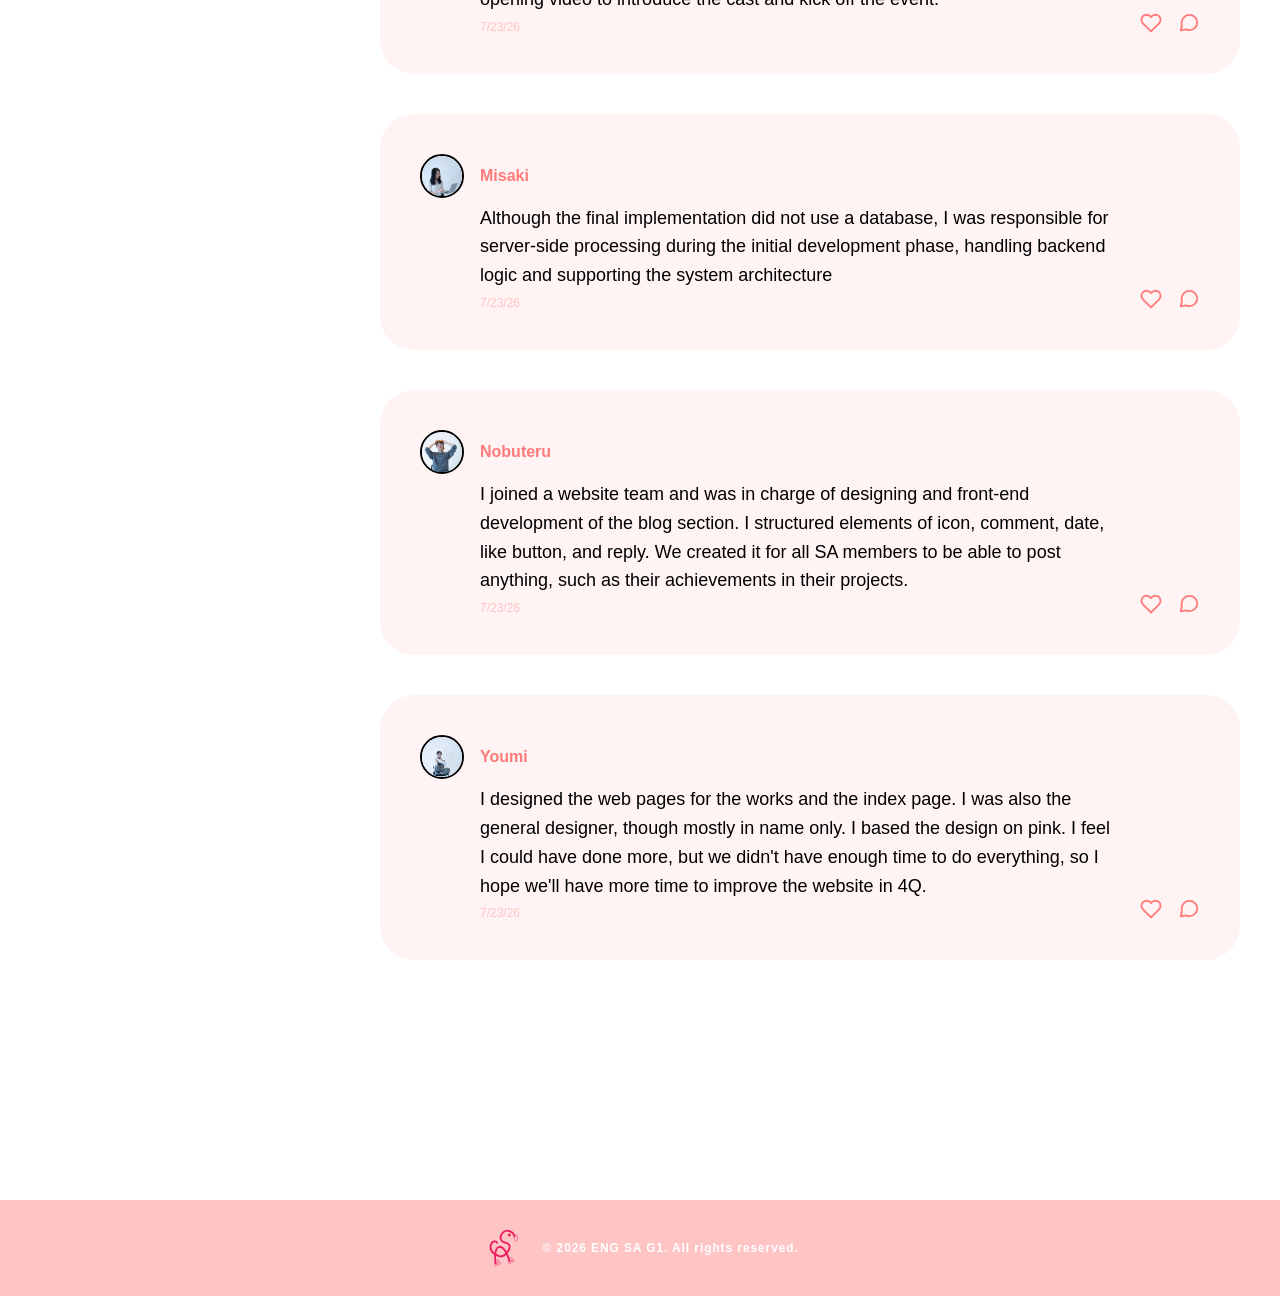
==== commit cd0ea060: "Add SA bird logo to header and footer on all pages - Header: logo sits left of the ENG SA G1 wordmar" ====
--- a/blog.html
+++ b/blog.html
@@ -9,7 +9,7 @@
   </head>
   <body>
     <header class="site-header">
-      <a class="brand" href="index.html">ENG SA G1</a>
+      <a class="brand" href="index.html"><img class="brand-logo" src="img/sa_logo.svg" alt="">ENG SA G1</a>
       <nav class="site-nav" aria-label="Main navigation">
         <a href="works.html">WORK</a>
         <a href="blog.html" aria-current="page">BLOG</a>
@@ -174,5 +174,9 @@
         </div>
       </div>
     </div>
+    <footer class="site-footer">
+  <img class="footer-logo" src="img/sa_logo.svg" alt="ENG SA G1 logo">
+  <small>&copy; 2026 ENG SA G1. All rights reserved.</small>
+</footer>
   </body>
 </html>
--- a/shared.css
+++ b/shared.css
@@ -1,7 +1,7 @@
 /* Shared header bar — Figma node 246:2 (ENG SA G1 / WORK / BLOG) */
 
 :root {
-  --header-h: clamp(64px, 6.61vw, 100px);
+  --header-h: clamp(76px, 7.8vw, 118px);
 }
 
 .site-header {
@@ -26,10 +26,18 @@
 }
 
 .brand {
+  display: flex;
+  align-items: center;
+  gap: clamp(8px, 0.8vw, 12px);
   font-size: clamp(20px, 2.12vw, 32px);
   line-height: 1;
   letter-spacing: .02em;
   white-space: nowrap;
+}
+
+.brand-logo {
+  width: clamp(40px, 3.9vw, 60px);
+  height: auto;
 }
 
 .site-nav {
@@ -74,3 +82,26 @@
 @media (max-width: 520px) {
   .site-nav { gap: 22px; }
 }
+
+/* Shared slim pink footer */
+.site-footer {
+  display: flex;
+  align-items: center;
+  justify-content: center;
+  gap: clamp(12px, 1.3vw, 20px);
+  padding: clamp(18px, 2vw, 30px) 16px;
+  background: #ffc4c4;
+}
+
+.footer-logo {
+  width: clamp(36px, 3.5vw, 54px);
+  height: auto;
+}
+
+.site-footer small {
+  color: #fff;
+  font-family: -apple-system, BlinkMacSystemFont, "SF Pro Display", "Helvetica Neue", Arial, sans-serif;
+  font-size: clamp(11px, 0.93vw, 14px);
+  font-weight: 700;
+  letter-spacing: .08em;
+}
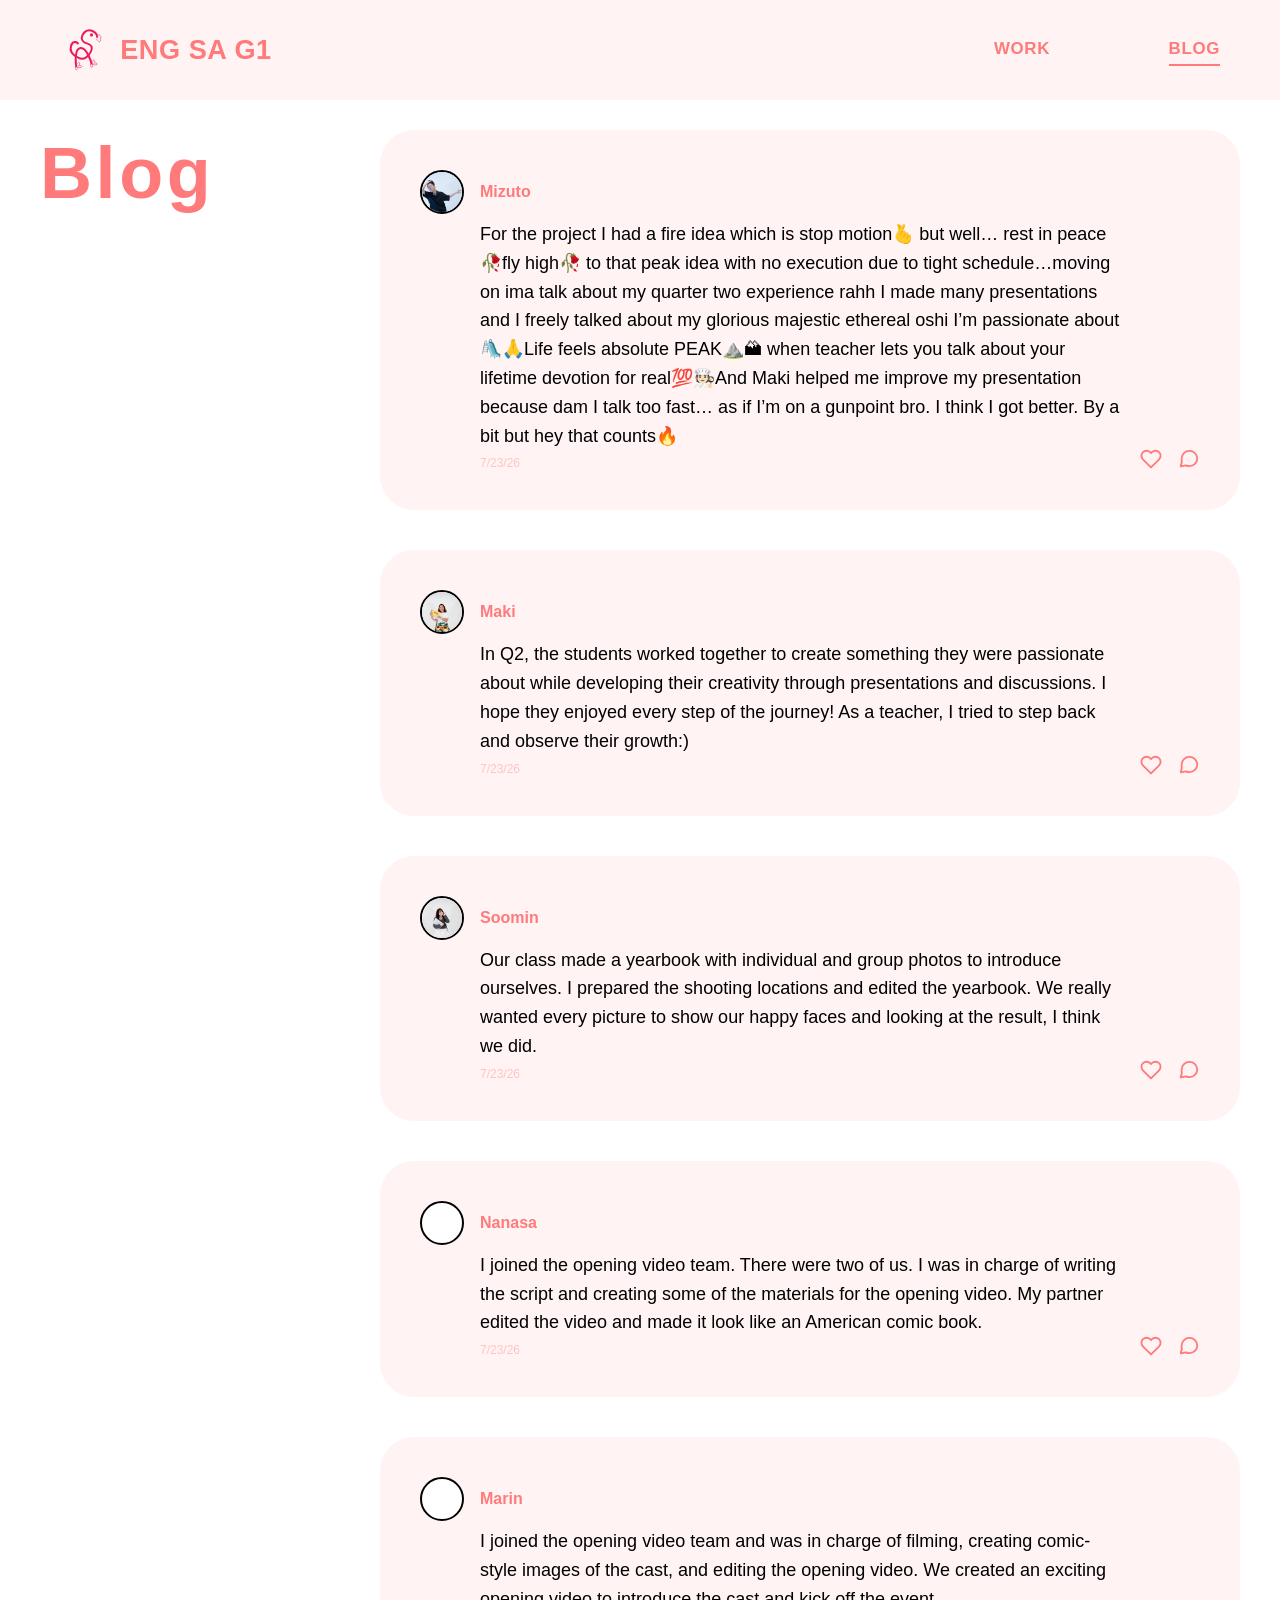
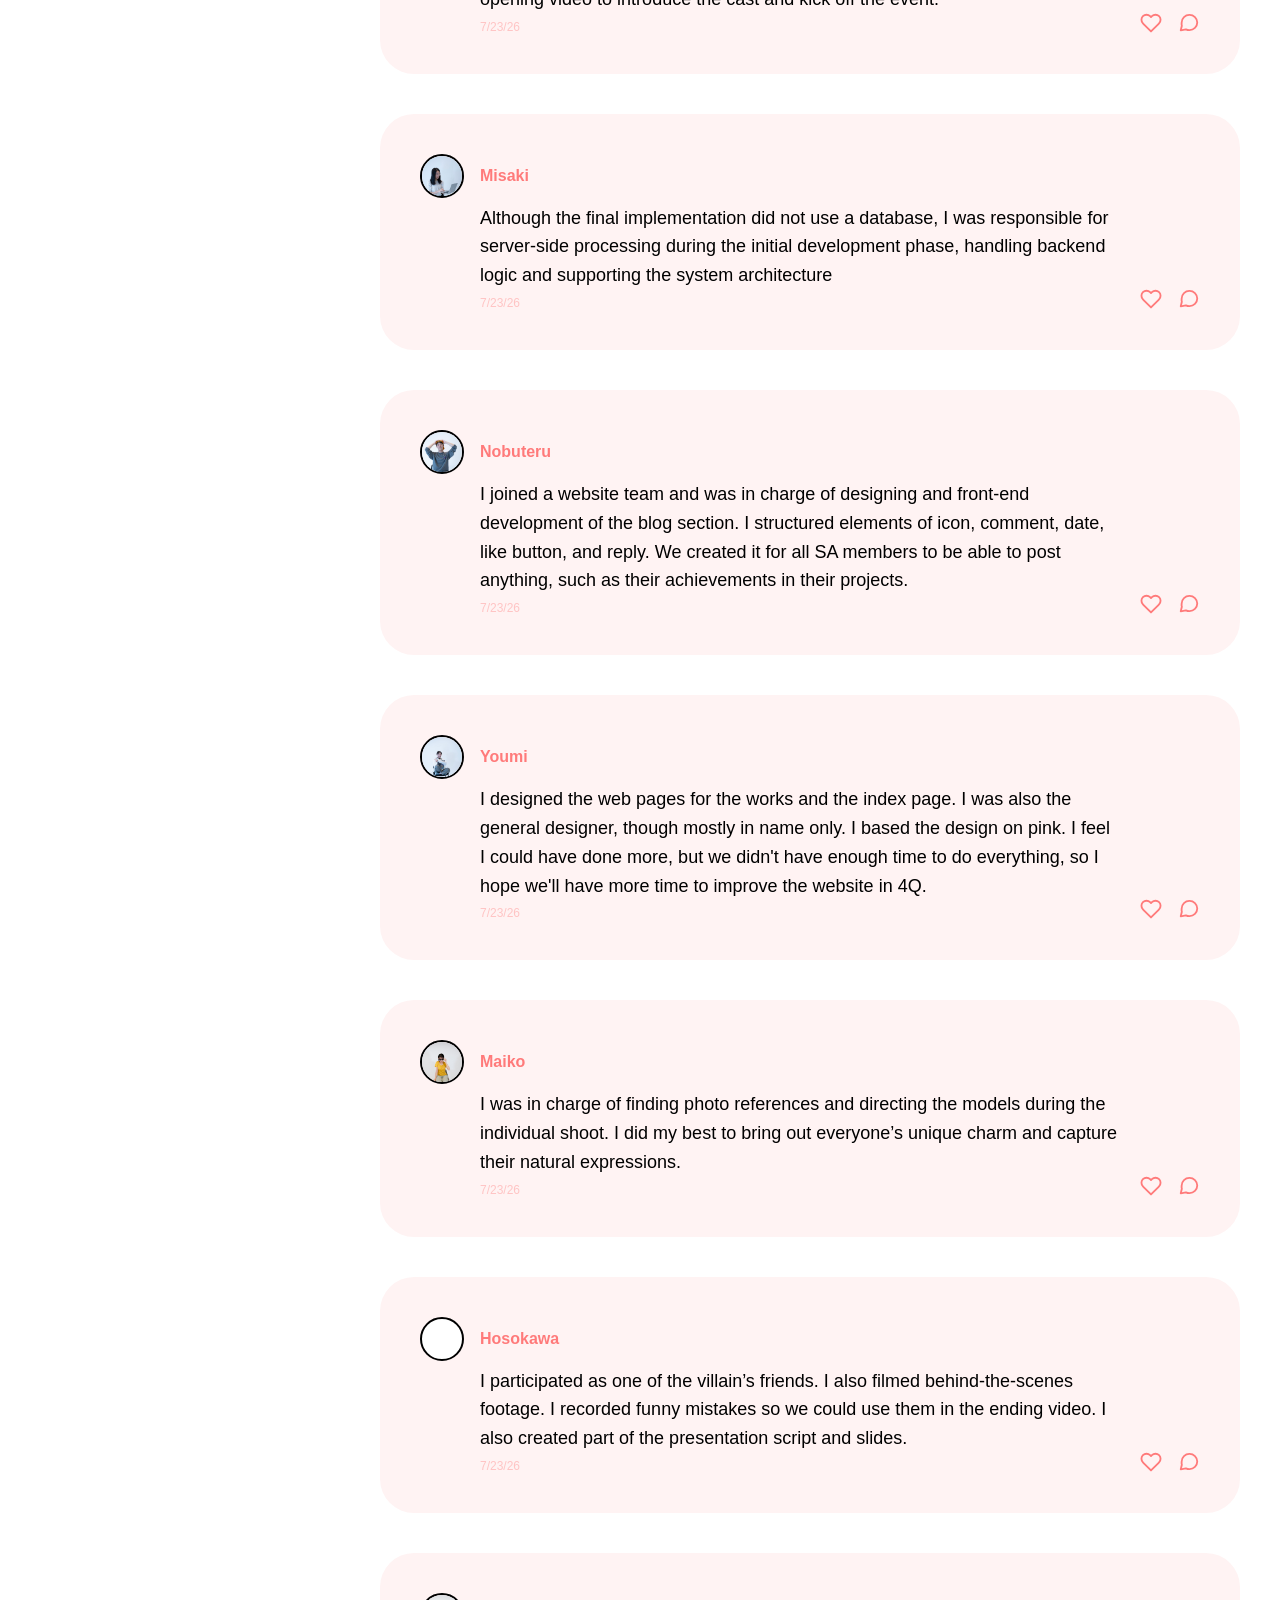
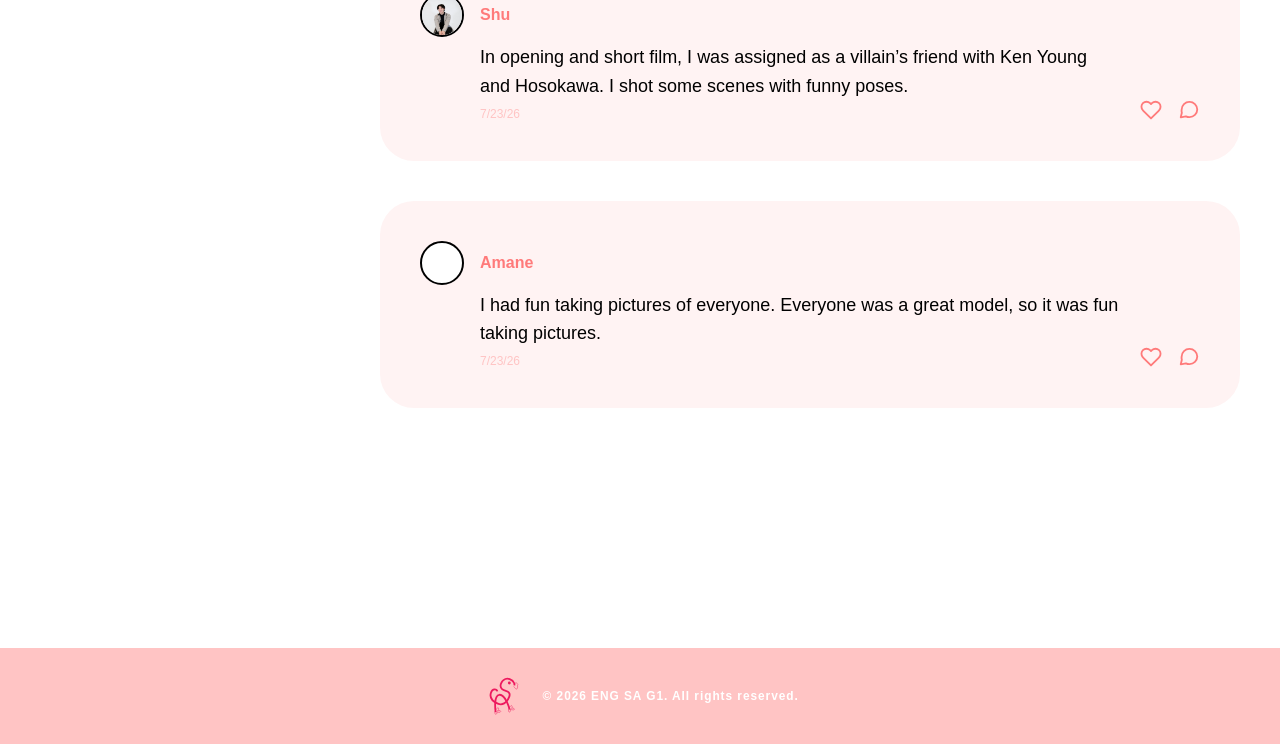
==== commit bf9bc44c: "Add Q2 blog posts from Maiko, Hosokawa, Shu and Amane Co-Authored-By: Claude Fable 5 <noreply@anthro" ====
--- a/blog.html
+++ b/blog.html
@@ -172,6 +172,82 @@
             </div>
           </div>
         </div>
+
+        <div class="timeline-container">
+          <div class="comment-item parent">
+            <div class="user-info">
+              <img src="img/members/maiko.jpg" alt="Maiko" class="avatar" />
+              <div class="username">Maiko</div>
+            </div>
+            <div class="comment-content-body">
+              <div class="text-and-time">
+                <p class="comment-text">I was in charge of finding photo references and directing the models during the individual shoot. I did my best to bring out everyone’s unique charm and capture their natural expressions.</p>
+                <time datetime="2026-07-23">7/23/26</time>
+              </div>
+              <div class="actions">
+                <svg class="action-icon" viewBox="0 0 24 24" fill="none" stroke="currentColor" stroke-width="2" stroke-linecap="round" stroke-linejoin="round" role="img" aria-label="like"><path d="M20.8 4.6a5.5 5.5 0 0 0-7.8 0L12 5.6l-1-1a5.5 5.5 0 0 0-7.8 7.8l1 1L12 21.2l7.8-7.8 1-1a5.5 5.5 0 0 0 0-7.8z"/></svg>
+                <svg class="action-icon" viewBox="0 0 24 24" fill="none" stroke="currentColor" stroke-width="2" stroke-linecap="round" stroke-linejoin="round" role="img" aria-label="comment"><path d="M21 11.5a8.4 8.4 0 0 1-8.5 8.3 8.9 8.9 0 0 1-3.9-.9L3 20l1.2-5A8 8 0 0 1 4 11.5 8.4 8.4 0 0 1 12.5 3.2 8.4 8.4 0 0 1 21 11.5z"/></svg>
+              </div>
+            </div>
+          </div>
+        </div>
+
+        <div class="timeline-container">
+          <div class="comment-item parent">
+            <div class="user-info">
+              <div class="avatar" aria-hidden="true"></div>
+              <div class="username">Hosokawa</div>
+            </div>
+            <div class="comment-content-body">
+              <div class="text-and-time">
+                <p class="comment-text">I participated as one of the villain’s friends. I also filmed behind-the-scenes footage. I recorded funny mistakes so we could use them in the ending video. I also created part of the presentation script and slides.</p>
+                <time datetime="2026-07-23">7/23/26</time>
+              </div>
+              <div class="actions">
+                <svg class="action-icon" viewBox="0 0 24 24" fill="none" stroke="currentColor" stroke-width="2" stroke-linecap="round" stroke-linejoin="round" role="img" aria-label="like"><path d="M20.8 4.6a5.5 5.5 0 0 0-7.8 0L12 5.6l-1-1a5.5 5.5 0 0 0-7.8 7.8l1 1L12 21.2l7.8-7.8 1-1a5.5 5.5 0 0 0 0-7.8z"/></svg>
+                <svg class="action-icon" viewBox="0 0 24 24" fill="none" stroke="currentColor" stroke-width="2" stroke-linecap="round" stroke-linejoin="round" role="img" aria-label="comment"><path d="M21 11.5a8.4 8.4 0 0 1-8.5 8.3 8.9 8.9 0 0 1-3.9-.9L3 20l1.2-5A8 8 0 0 1 4 11.5 8.4 8.4 0 0 1 12.5 3.2 8.4 8.4 0 0 1 21 11.5z"/></svg>
+              </div>
+            </div>
+          </div>
+        </div>
+
+        <div class="timeline-container">
+          <div class="comment-item parent">
+            <div class="user-info">
+              <img src="img/members/shu.jpg" alt="Shu" class="avatar" />
+              <div class="username">Shu</div>
+            </div>
+            <div class="comment-content-body">
+              <div class="text-and-time">
+                <p class="comment-text">In opening and short film, I was assigned as a villain’s friend with Ken Young and Hosokawa. I shot some scenes with funny poses.</p>
+                <time datetime="2026-07-23">7/23/26</time>
+              </div>
+              <div class="actions">
+                <svg class="action-icon" viewBox="0 0 24 24" fill="none" stroke="currentColor" stroke-width="2" stroke-linecap="round" stroke-linejoin="round" role="img" aria-label="like"><path d="M20.8 4.6a5.5 5.5 0 0 0-7.8 0L12 5.6l-1-1a5.5 5.5 0 0 0-7.8 7.8l1 1L12 21.2l7.8-7.8 1-1a5.5 5.5 0 0 0 0-7.8z"/></svg>
+                <svg class="action-icon" viewBox="0 0 24 24" fill="none" stroke="currentColor" stroke-width="2" stroke-linecap="round" stroke-linejoin="round" role="img" aria-label="comment"><path d="M21 11.5a8.4 8.4 0 0 1-8.5 8.3 8.9 8.9 0 0 1-3.9-.9L3 20l1.2-5A8 8 0 0 1 4 11.5 8.4 8.4 0 0 1 12.5 3.2 8.4 8.4 0 0 1 21 11.5z"/></svg>
+              </div>
+            </div>
+          </div>
+        </div>
+
+        <div class="timeline-container">
+          <div class="comment-item parent">
+            <div class="user-info">
+              <div class="avatar" aria-hidden="true"></div>
+              <div class="username">Amane</div>
+            </div>
+            <div class="comment-content-body">
+              <div class="text-and-time">
+                <p class="comment-text">I had fun taking pictures of everyone. Everyone was a great model, so it was fun taking pictures.</p>
+                <time datetime="2026-07-23">7/23/26</time>
+              </div>
+              <div class="actions">
+                <svg class="action-icon" viewBox="0 0 24 24" fill="none" stroke="currentColor" stroke-width="2" stroke-linecap="round" stroke-linejoin="round" role="img" aria-label="like"><path d="M20.8 4.6a5.5 5.5 0 0 0-7.8 0L12 5.6l-1-1a5.5 5.5 0 0 0-7.8 7.8l1 1L12 21.2l7.8-7.8 1-1a5.5 5.5 0 0 0 0-7.8z"/></svg>
+                <svg class="action-icon" viewBox="0 0 24 24" fill="none" stroke="currentColor" stroke-width="2" stroke-linecap="round" stroke-linejoin="round" role="img" aria-label="comment"><path d="M21 11.5a8.4 8.4 0 0 1-8.5 8.3 8.9 8.9 0 0 1-3.9-.9L3 20l1.2-5A8 8 0 0 1 4 11.5 8.4 8.4 0 0 1 12.5 3.2 8.4 8.4 0 0 1 21 11.5z"/></svg>
+              </div>
+            </div>
+          </div>
+        </div>
       </div>
     </div>
     <footer class="site-footer">
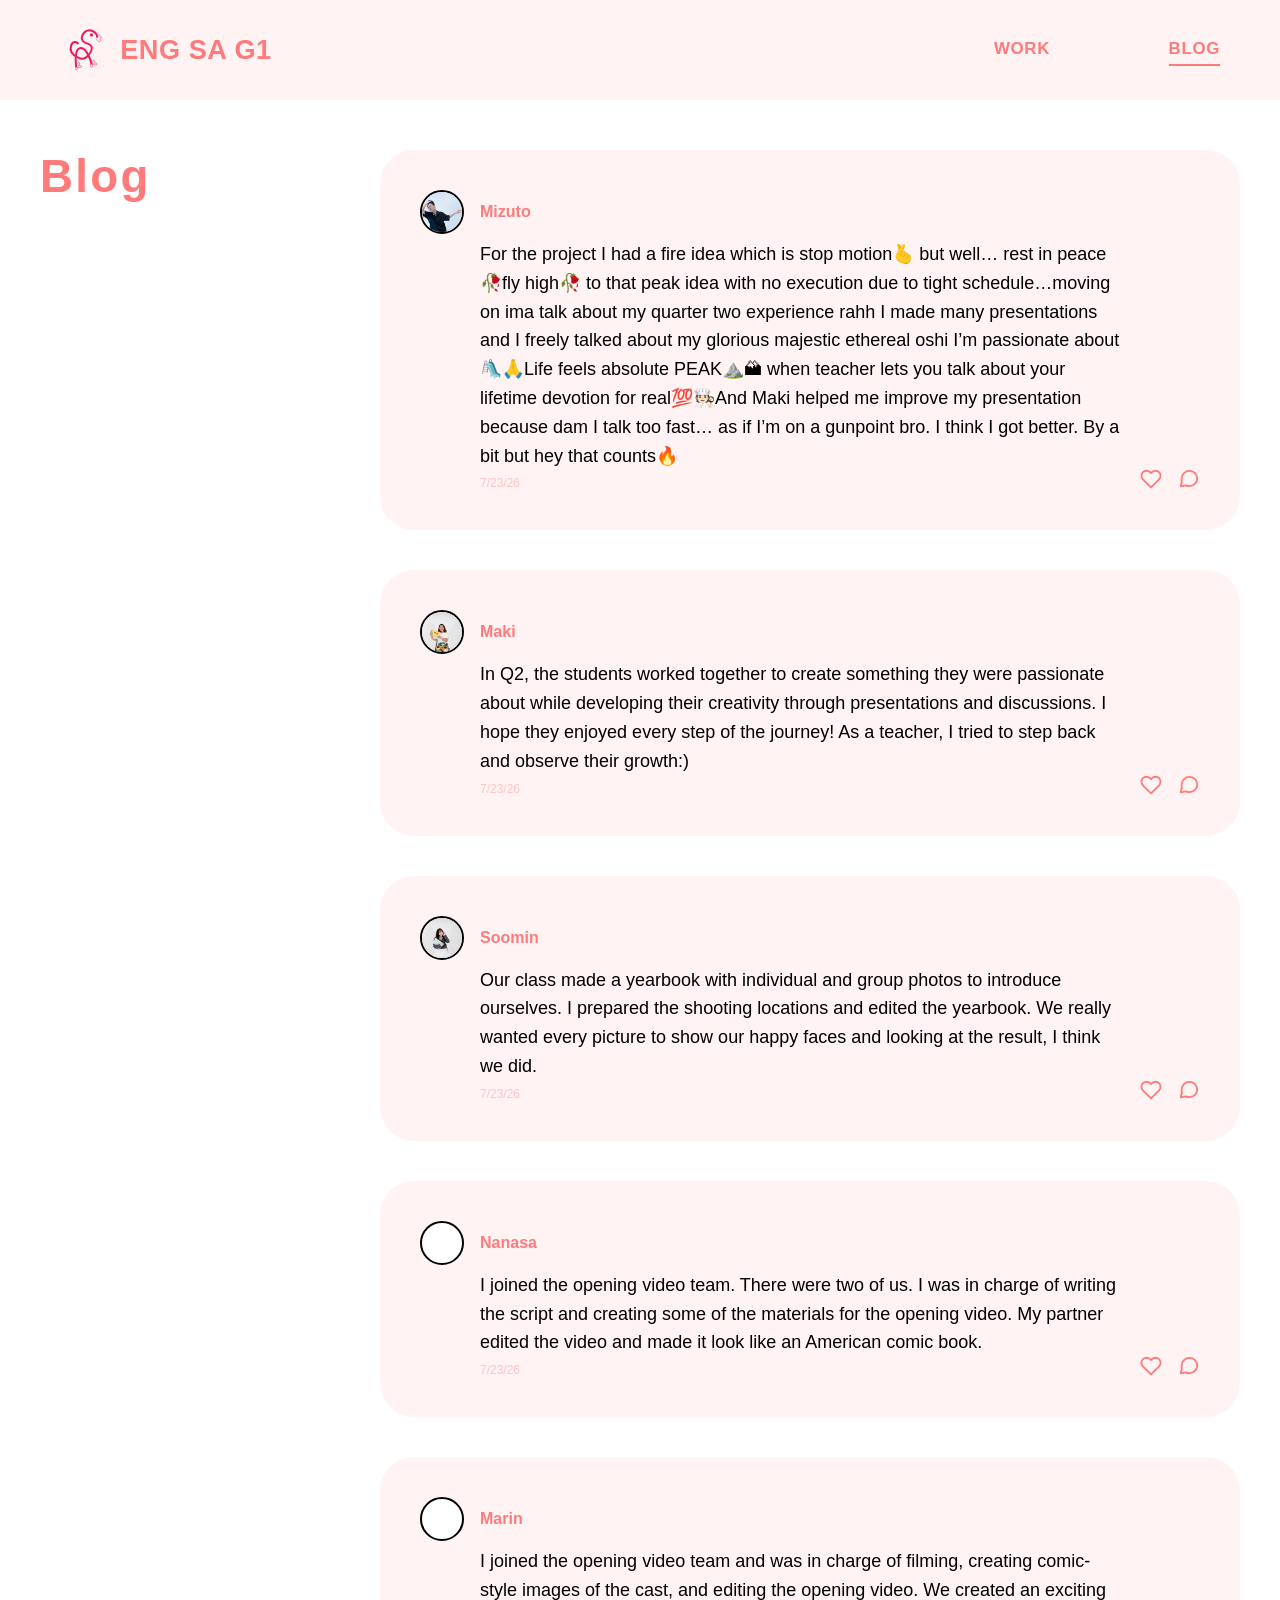
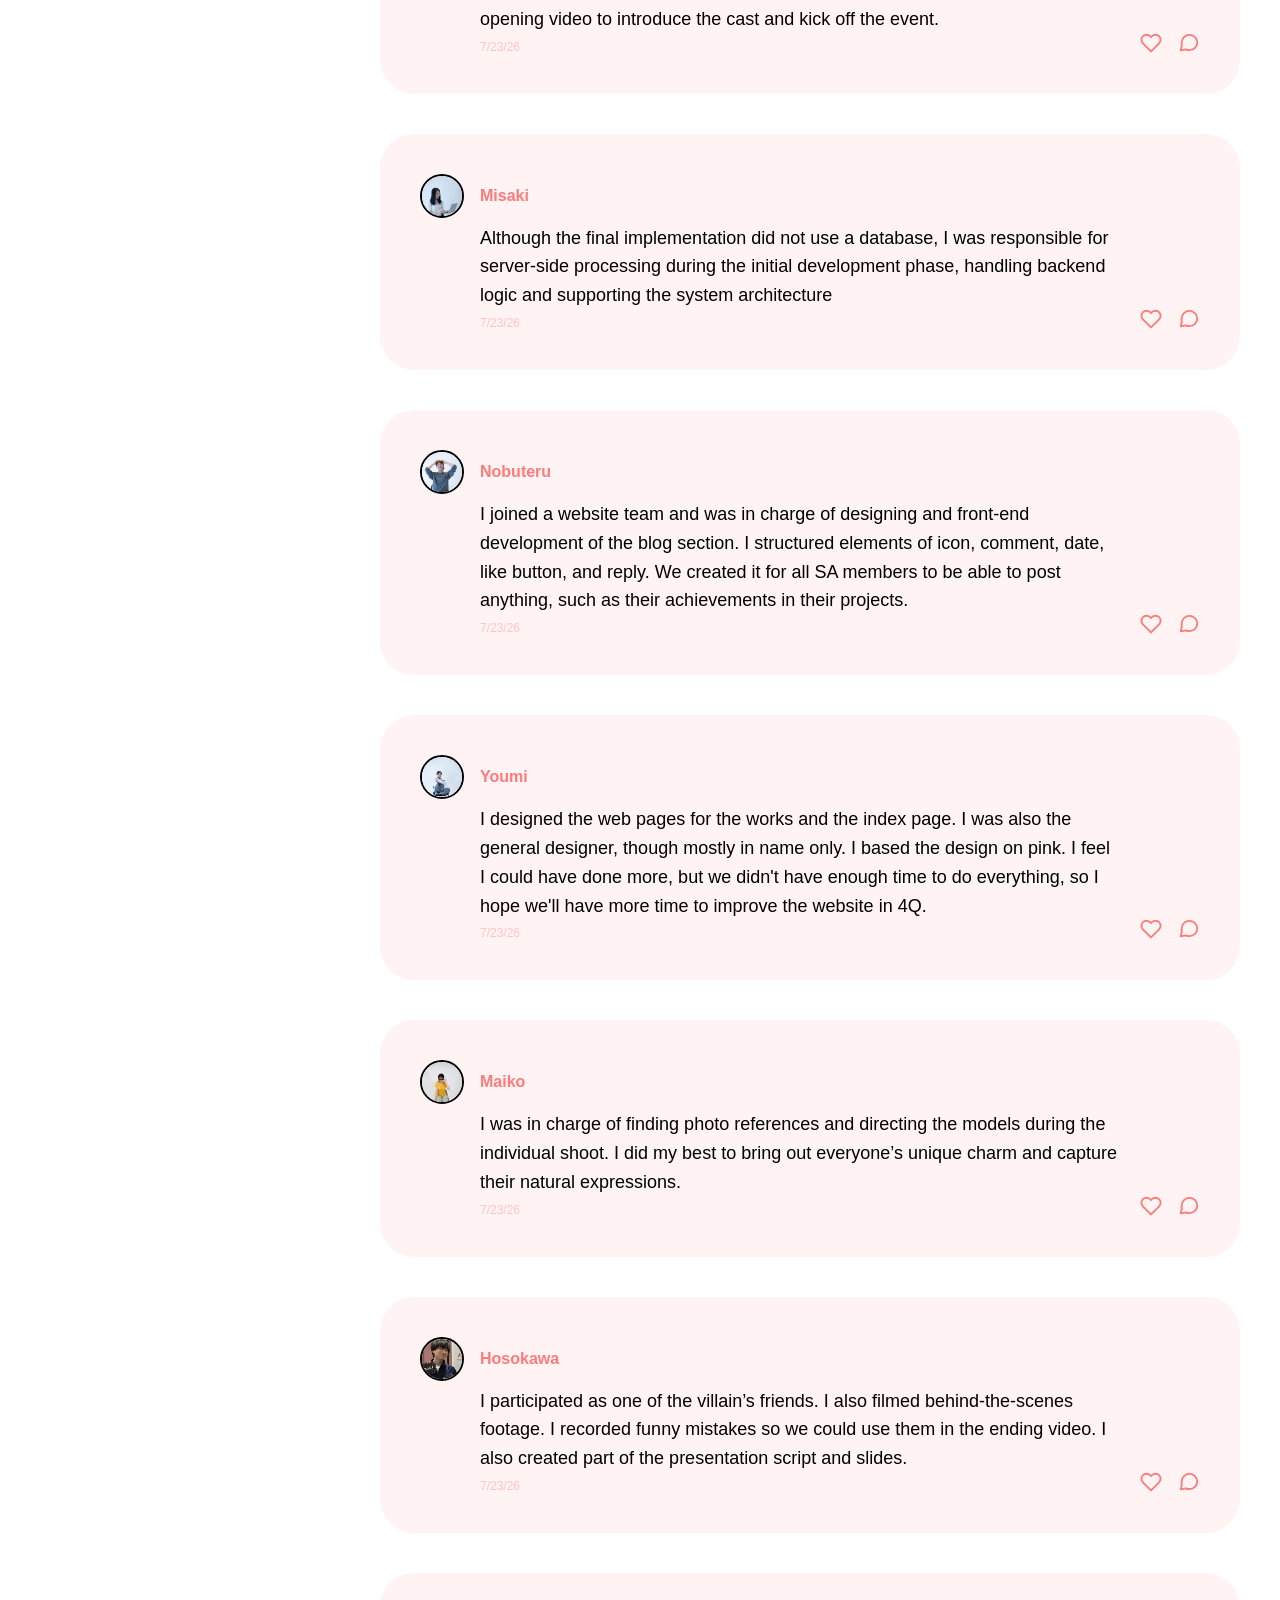
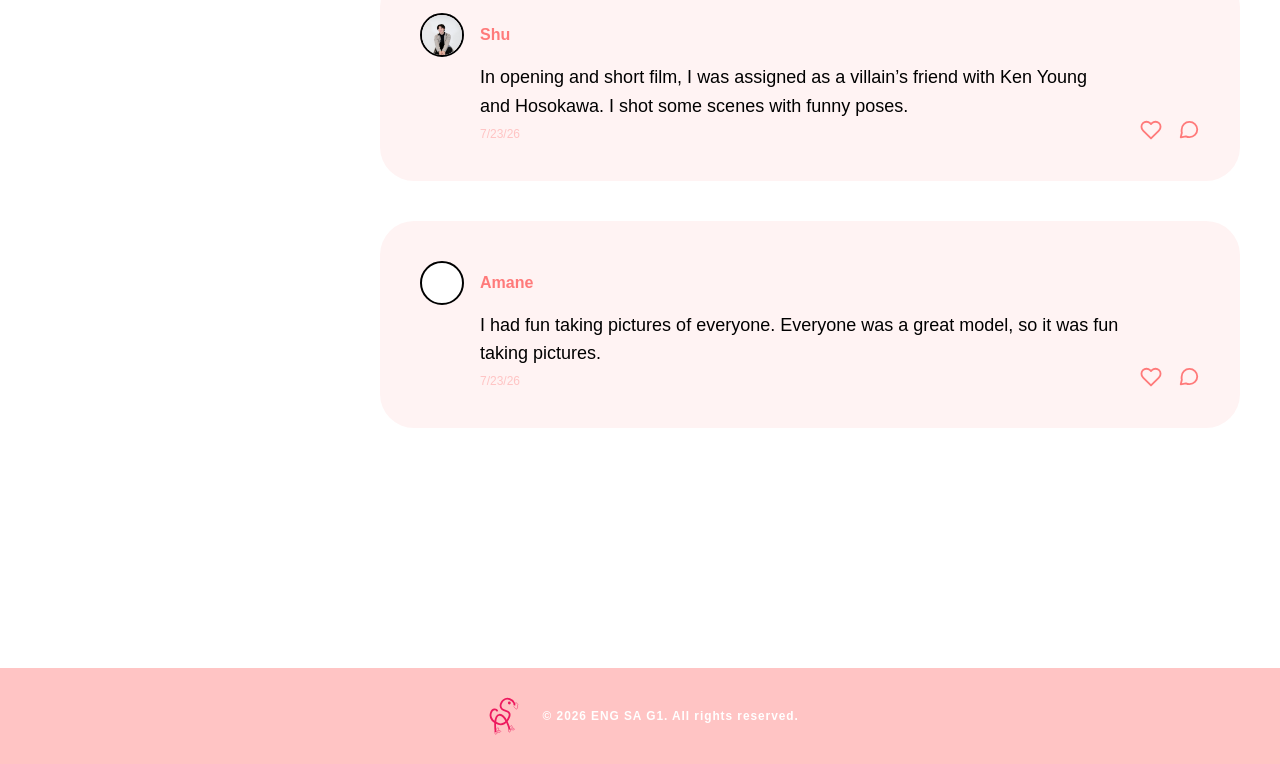
==== commit 3c453533: "Add Hosokawa's photo to member card and blog avatar Co-Authored-By: Claude Fable 5 <noreply@anthropi" ====
--- a/blog.html
+++ b/blog.html
@@ -195,7 +195,7 @@
         <div class="timeline-container">
           <div class="comment-item parent">
             <div class="user-info">
-              <div class="avatar" aria-hidden="true"></div>
+              <img src="img/members/hosokawa.jpg" alt="Hosokawa" class="avatar" />
               <div class="username">Hosokawa</div>
             </div>
             <div class="comment-content-body">
--- a/blog.css
+++ b/blog.css
@@ -30,7 +30,7 @@
 .main-wrapper {
   width: min(100%, 1280px);
   margin: auto;
-  padding: 130px 40px 240px;
+  padding: 150px 40px 240px;
   display: flex;
   gap: 60px;
   align-items: flex-start;
@@ -42,7 +42,7 @@
 
 h1 {
   margin: 0;
-  font-size: 72px;
+  font-size: clamp(28px, 3.57vw, 54px);
   line-height: 1.2;
   letter-spacing: 0.05em;
   color: var(--accent);
@@ -181,16 +181,12 @@
 @media (max-width: 760px) {
   .main-wrapper {
     flex-direction: column;
-    padding: 100px 20px 120px;
+    padding: 130px 20px 120px;
     gap: 30px;
   }
 
   .page-heading {
     flex-basis: auto;
-  }
-
-  h1 {
-    font-size: 58px;
   }
 
   .timeline-container {
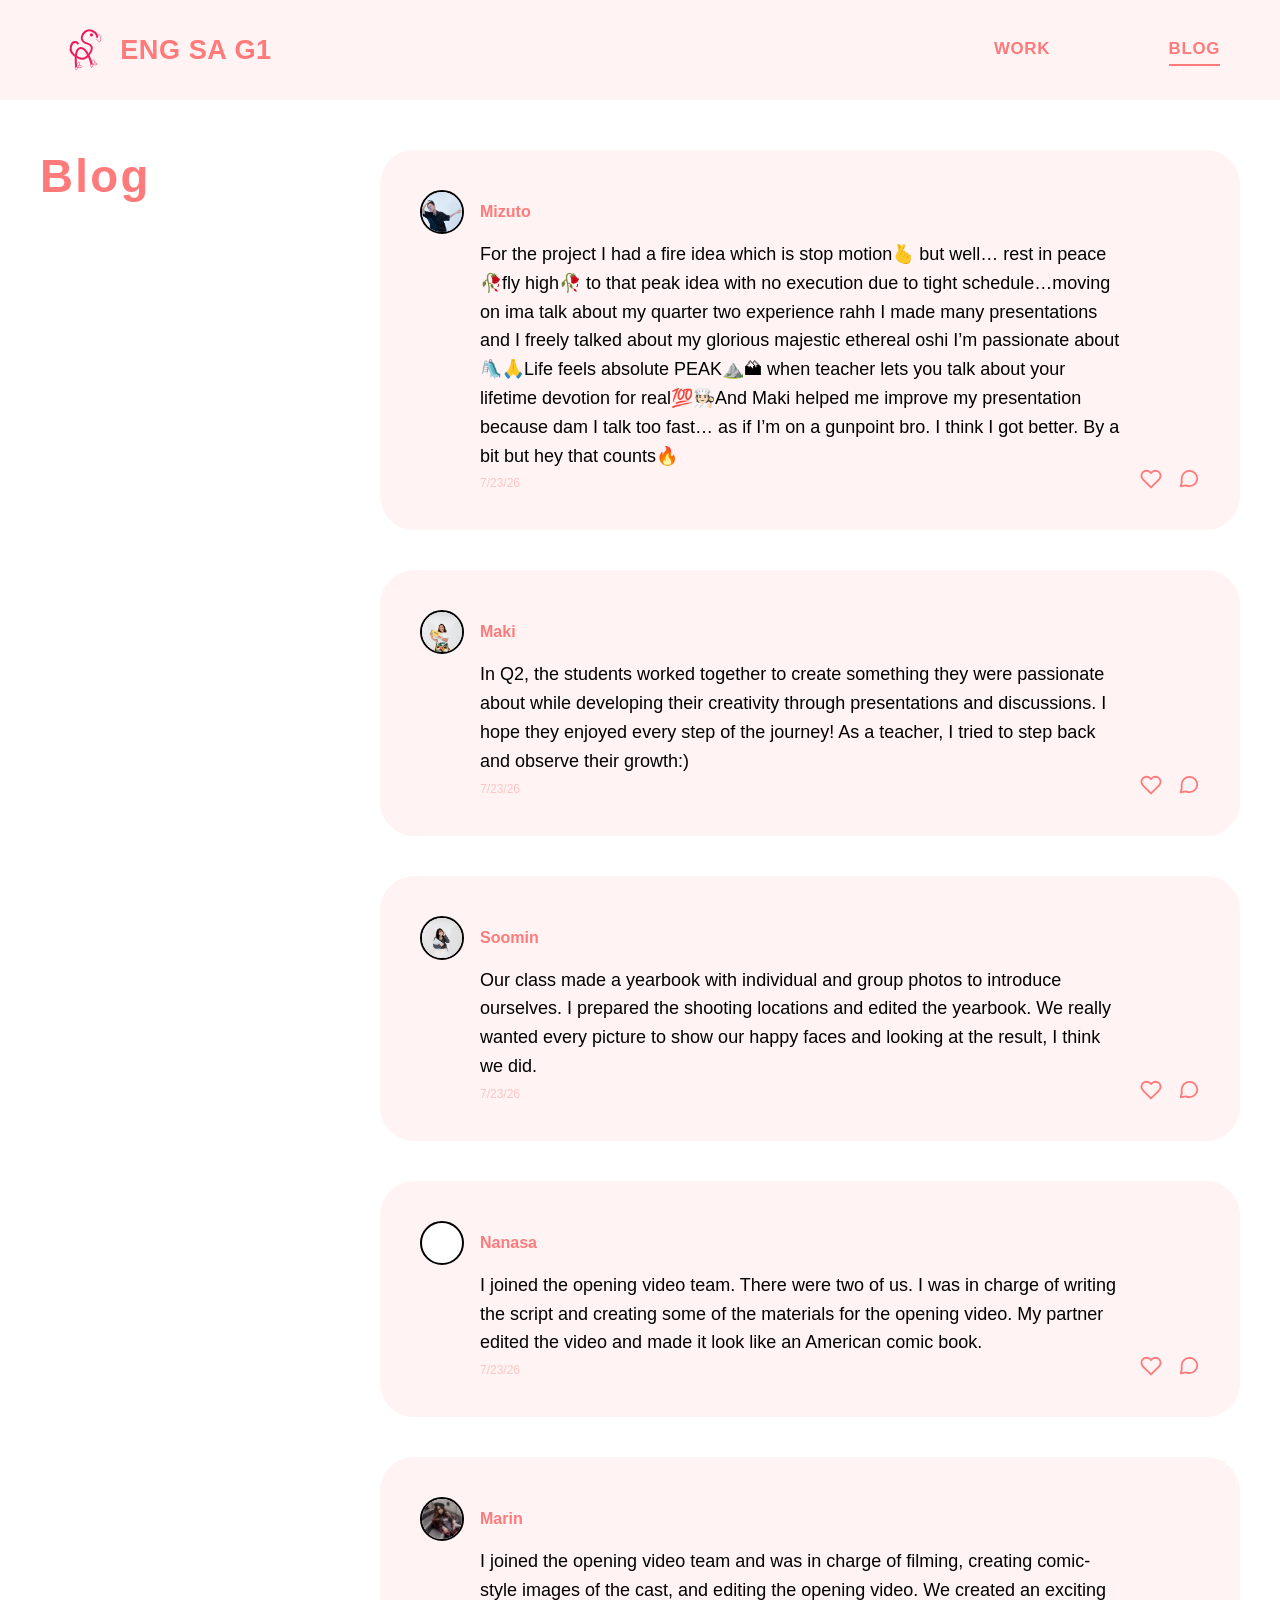
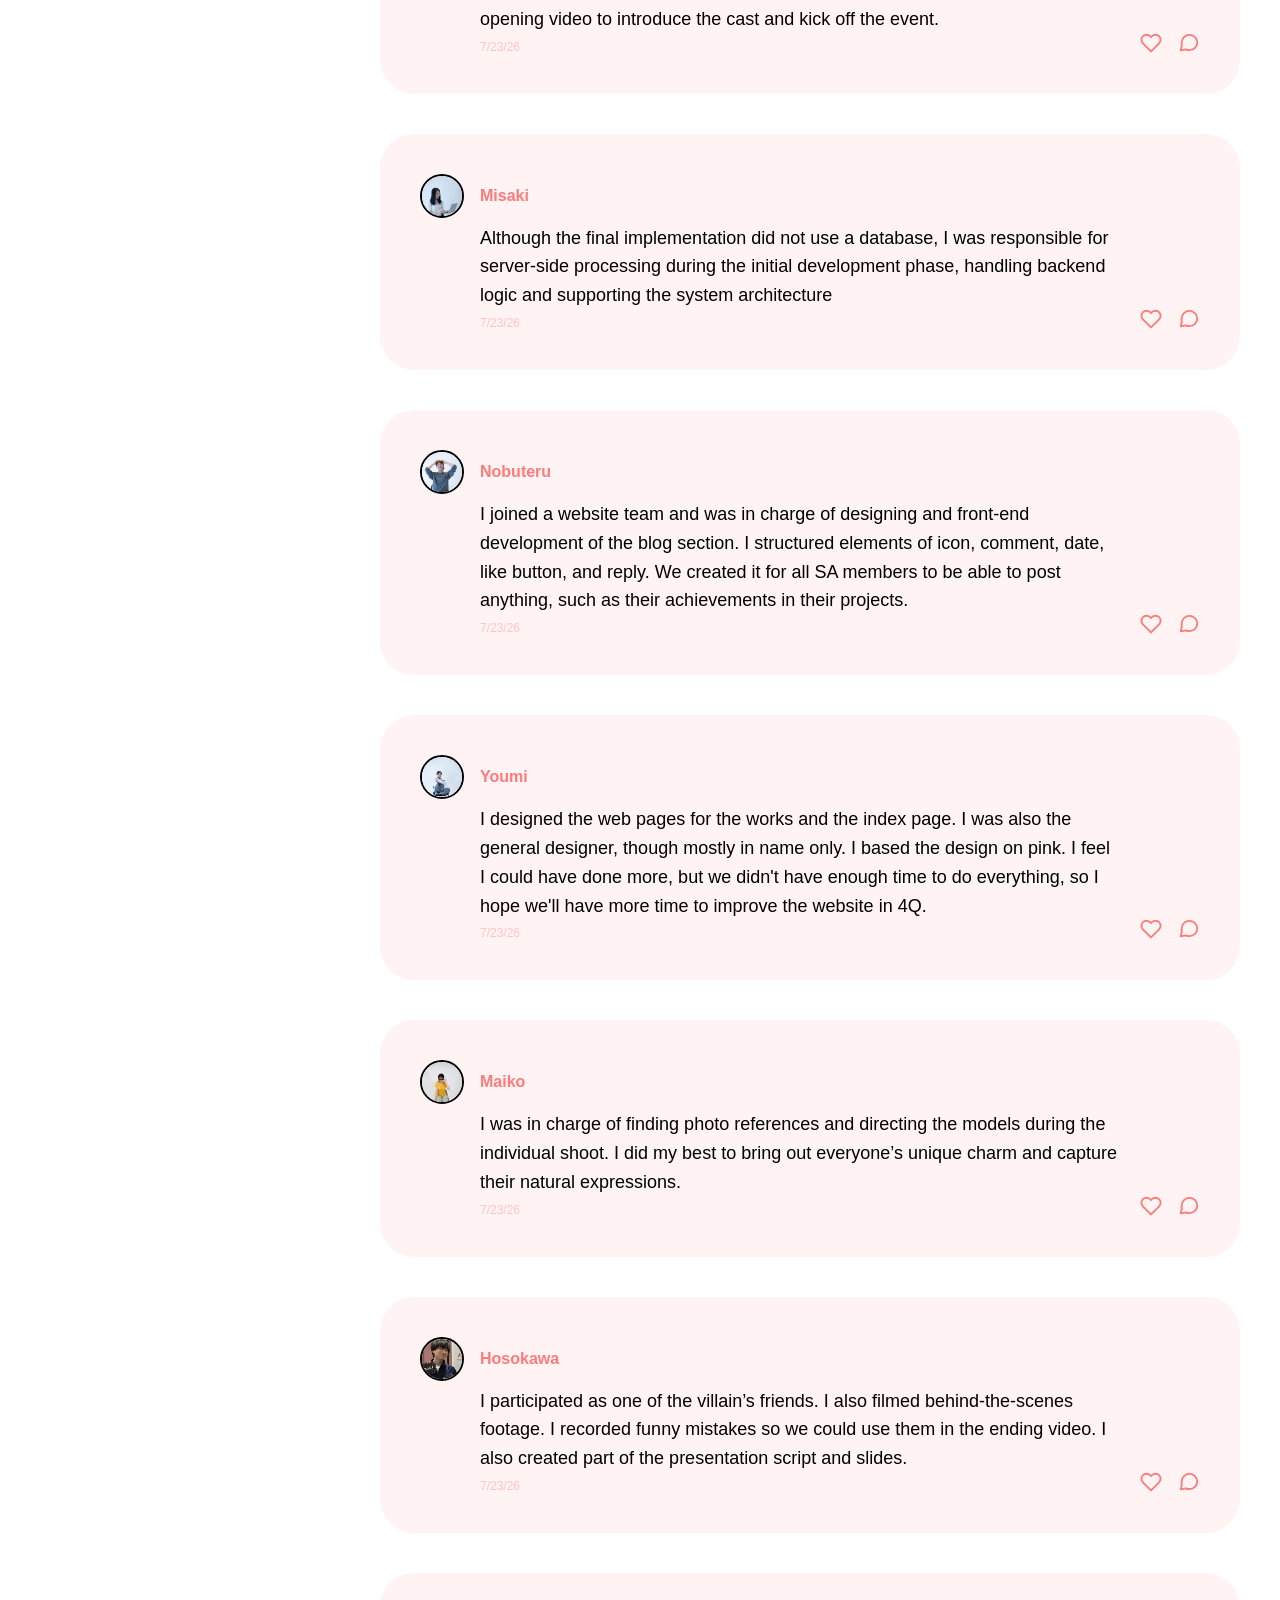
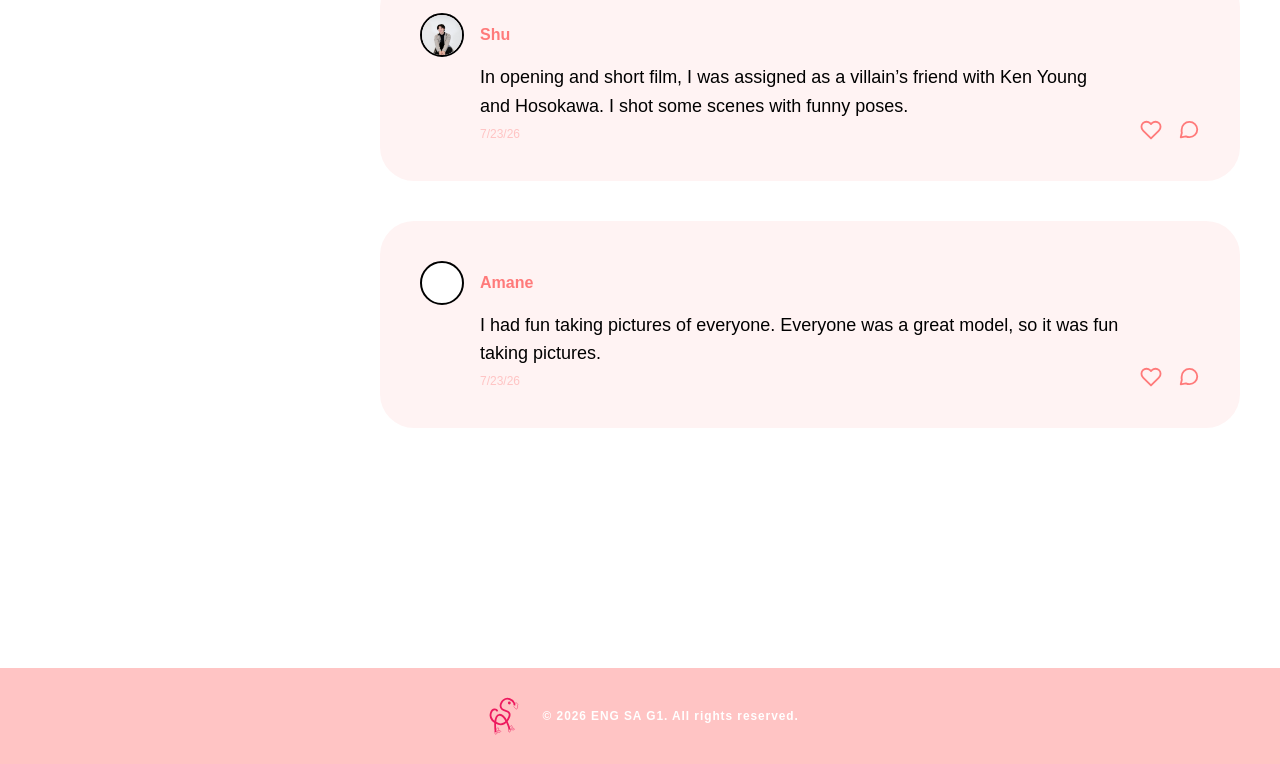
==== commit cfc519f2: "Add Marin and Kimura photos, per-member crop controls, majors in modal - Marin (card + blog avatar) " ====
--- a/blog.html
+++ b/blog.html
@@ -100,7 +100,7 @@
         <div class="timeline-container">
           <div class="comment-item parent">
             <div class="user-info">
-              <div class="avatar" aria-hidden="true"></div>
+              <img src="img/members/marin.jpg" alt="Marin" class="avatar" />
               <div class="username">Marin</div>
             </div>
             <div class="comment-content-body">
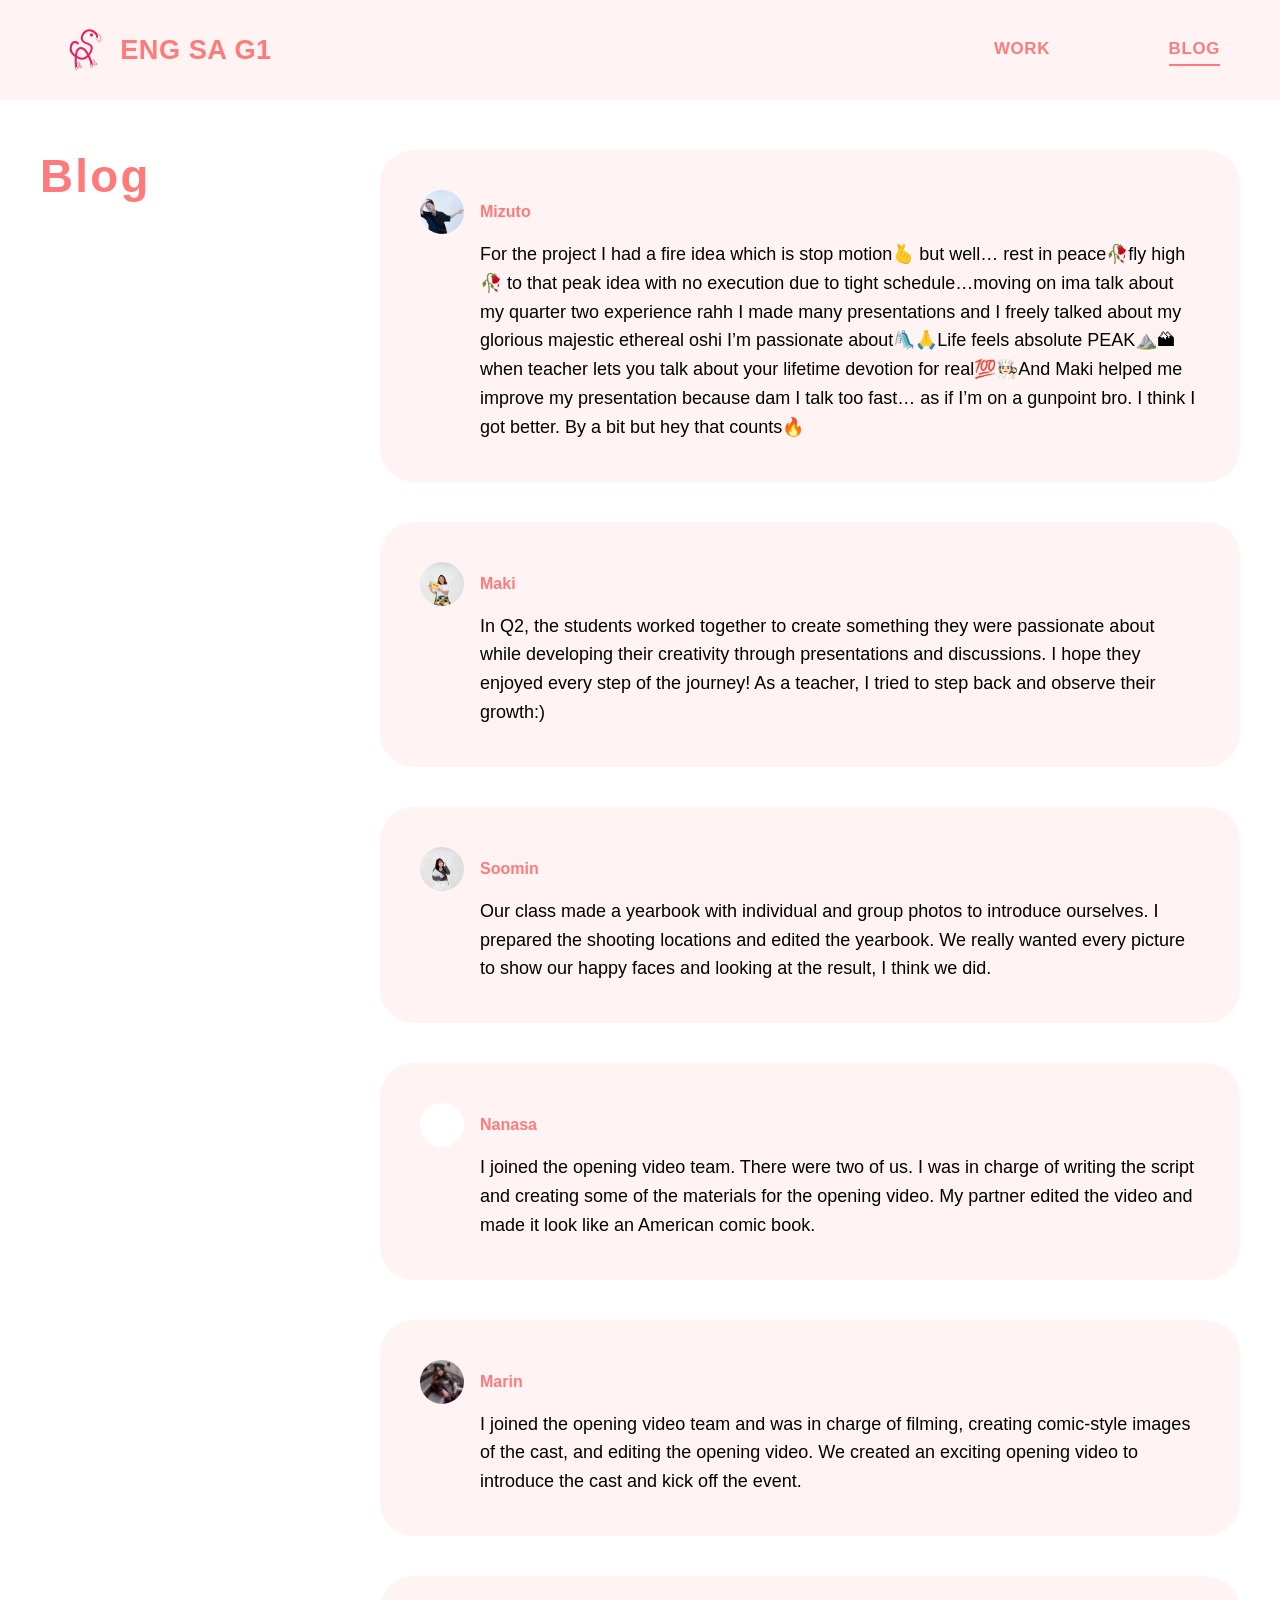
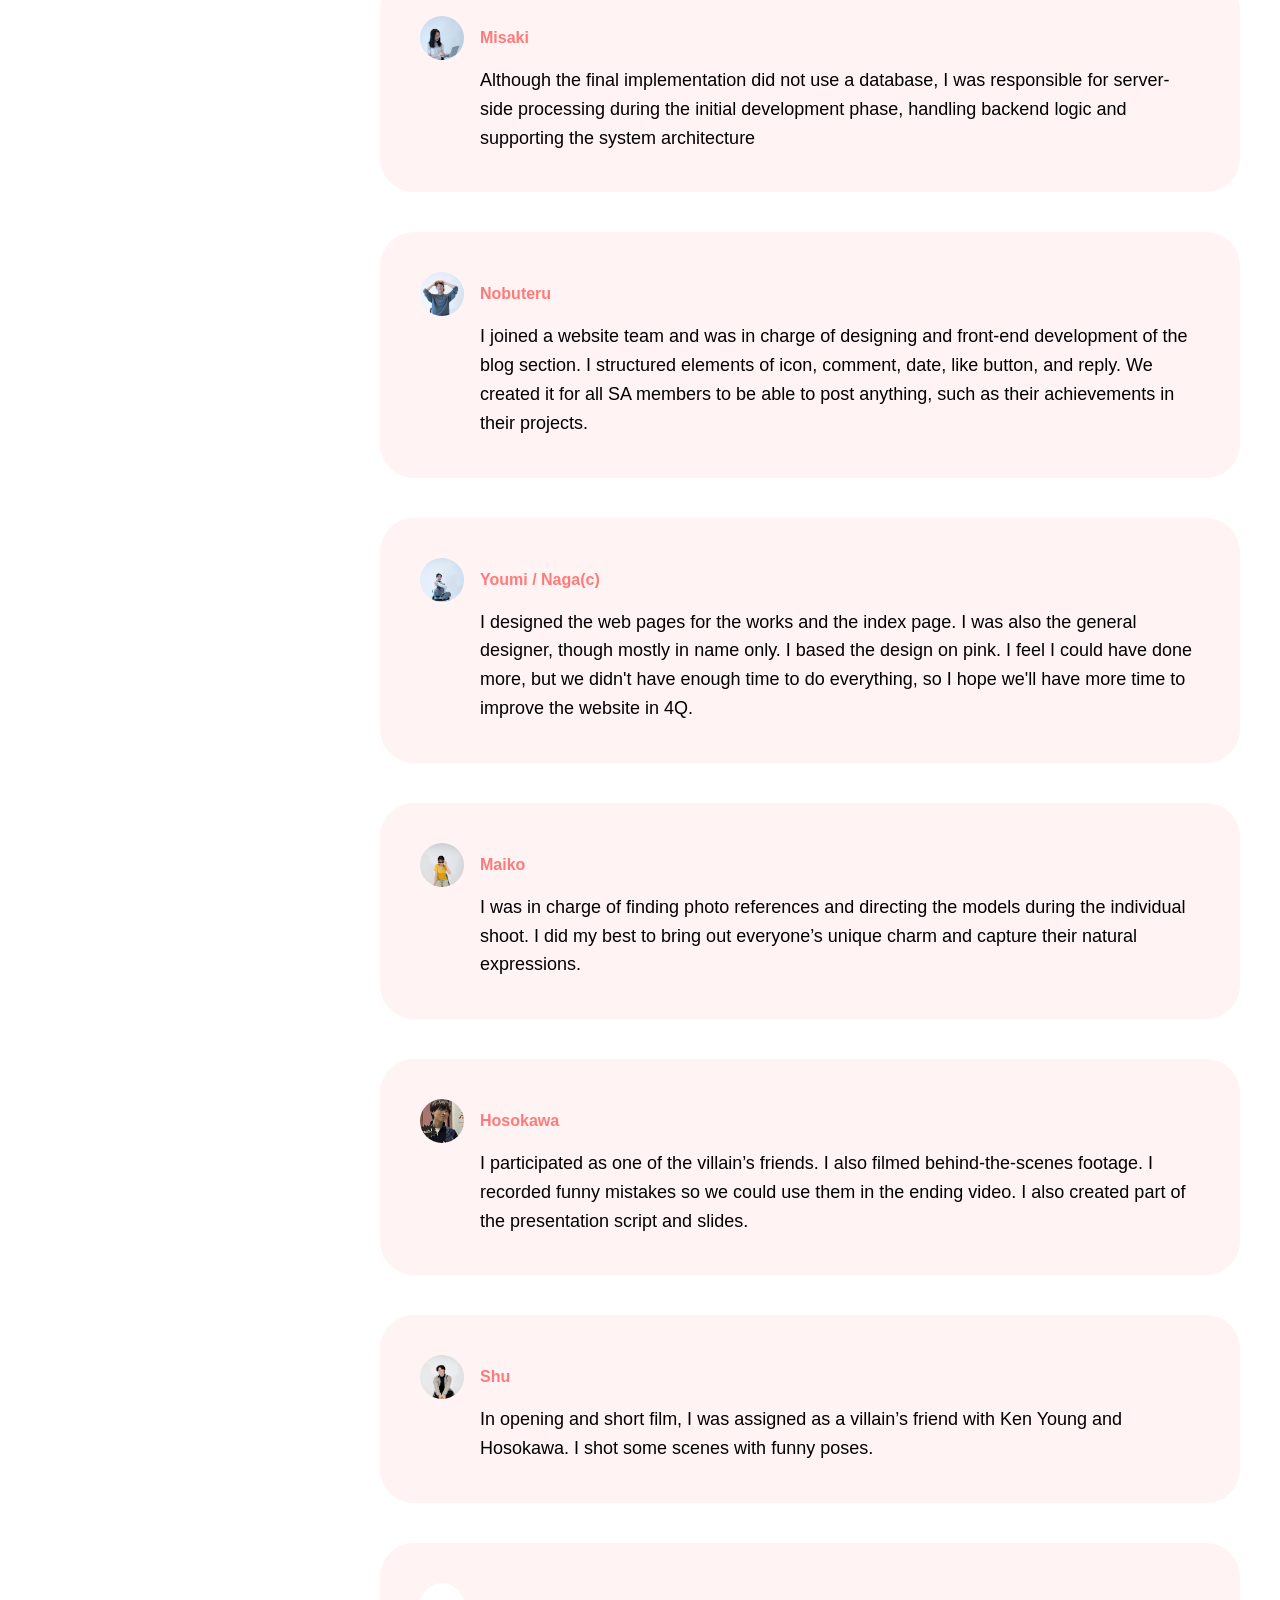
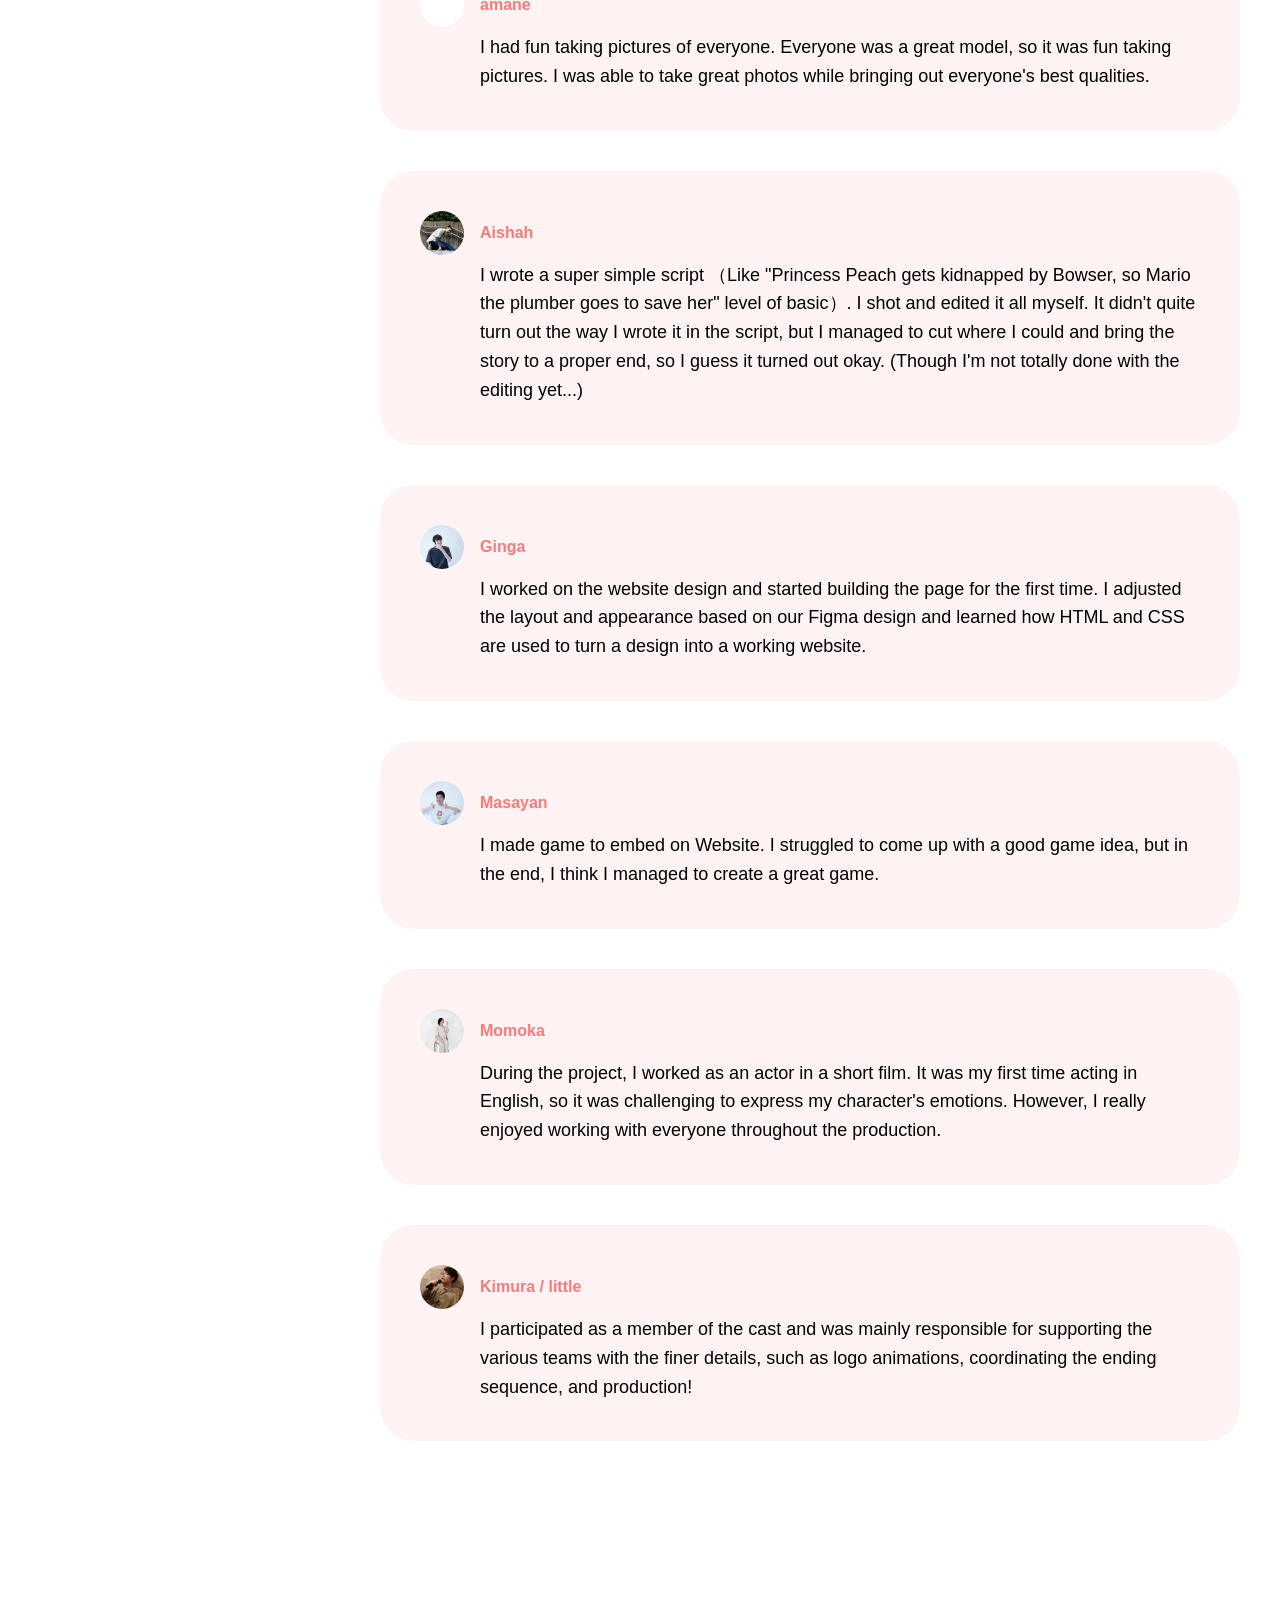
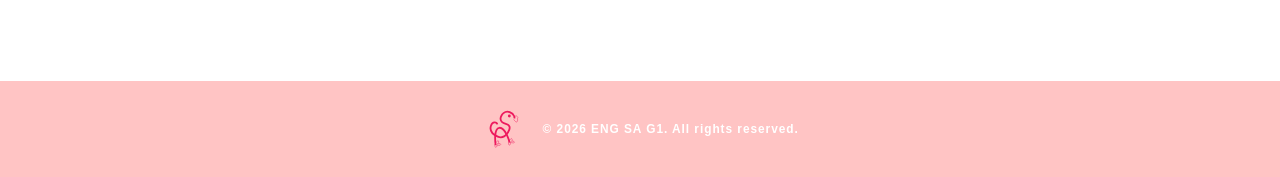
==== commit de46bcbb: "High-res photos, nobu rename, blog posts and cleanup - Regenerate all member photos at 1600px from r" ====
--- a/blog.html
+++ b/blog.html
@@ -30,11 +30,6 @@
             <div class="comment-content-body">
               <div class="text-and-time">
                 <p class="comment-text">For the project I had a fire idea which is stop motion🫰 but well… rest in peace🥀fly high🥀 to that peak idea with no execution due to tight schedule…moving on ima talk about my quarter two experience rahh I made many presentations and I freely talked about my glorious majestic ethereal oshi I’m passionate about🛝🙏Life feels absolute PEAK⛰️🏔 when teacher lets you talk about your lifetime devotion for real💯🧑🏻‍🍳And Maki helped me improve my presentation because dam I talk too fast… as if I’m on a gunpoint bro. I think I got better. By a bit but hey that counts🔥</p>
-                <time datetime="2026-07-23">7/23/26</time>
-              </div>
-              <div class="actions">
-                <svg class="action-icon" viewBox="0 0 24 24" fill="none" stroke="currentColor" stroke-width="2" stroke-linecap="round" stroke-linejoin="round" role="img" aria-label="like"><path d="M20.8 4.6a5.5 5.5 0 0 0-7.8 0L12 5.6l-1-1a5.5 5.5 0 0 0-7.8 7.8l1 1L12 21.2l7.8-7.8 1-1a5.5 5.5 0 0 0 0-7.8z"/></svg>
-                <svg class="action-icon" viewBox="0 0 24 24" fill="none" stroke="currentColor" stroke-width="2" stroke-linecap="round" stroke-linejoin="round" role="img" aria-label="comment"><path d="M21 11.5a8.4 8.4 0 0 1-8.5 8.3 8.9 8.9 0 0 1-3.9-.9L3 20l1.2-5A8 8 0 0 1 4 11.5 8.4 8.4 0 0 1 12.5 3.2 8.4 8.4 0 0 1 21 11.5z"/></svg>
               </div>
             </div>
           </div>
@@ -49,11 +44,6 @@
             <div class="comment-content-body">
               <div class="text-and-time">
                 <p class="comment-text">In Q2, the students worked together to create something they were passionate about while developing their creativity through presentations and discussions. I hope they enjoyed every step of the journey! As a teacher, I tried to step back and observe their growth:)</p>
-                <time datetime="2026-07-23">7/23/26</time>
-              </div>
-              <div class="actions">
-                <svg class="action-icon" viewBox="0 0 24 24" fill="none" stroke="currentColor" stroke-width="2" stroke-linecap="round" stroke-linejoin="round" role="img" aria-label="like"><path d="M20.8 4.6a5.5 5.5 0 0 0-7.8 0L12 5.6l-1-1a5.5 5.5 0 0 0-7.8 7.8l1 1L12 21.2l7.8-7.8 1-1a5.5 5.5 0 0 0 0-7.8z"/></svg>
-                <svg class="action-icon" viewBox="0 0 24 24" fill="none" stroke="currentColor" stroke-width="2" stroke-linecap="round" stroke-linejoin="round" role="img" aria-label="comment"><path d="M21 11.5a8.4 8.4 0 0 1-8.5 8.3 8.9 8.9 0 0 1-3.9-.9L3 20l1.2-5A8 8 0 0 1 4 11.5 8.4 8.4 0 0 1 12.5 3.2 8.4 8.4 0 0 1 21 11.5z"/></svg>
               </div>
             </div>
           </div>
@@ -68,11 +58,6 @@
             <div class="comment-content-body">
               <div class="text-and-time">
                 <p class="comment-text">Our class made a yearbook with individual and group photos to introduce ourselves. I prepared the shooting locations and edited the yearbook. We really wanted every picture to show our happy faces and looking at the result, I think we did.</p>
-                <time datetime="2026-07-23">7/23/26</time>
-              </div>
-              <div class="actions">
-                <svg class="action-icon" viewBox="0 0 24 24" fill="none" stroke="currentColor" stroke-width="2" stroke-linecap="round" stroke-linejoin="round" role="img" aria-label="like"><path d="M20.8 4.6a5.5 5.5 0 0 0-7.8 0L12 5.6l-1-1a5.5 5.5 0 0 0-7.8 7.8l1 1L12 21.2l7.8-7.8 1-1a5.5 5.5 0 0 0 0-7.8z"/></svg>
-                <svg class="action-icon" viewBox="0 0 24 24" fill="none" stroke="currentColor" stroke-width="2" stroke-linecap="round" stroke-linejoin="round" role="img" aria-label="comment"><path d="M21 11.5a8.4 8.4 0 0 1-8.5 8.3 8.9 8.9 0 0 1-3.9-.9L3 20l1.2-5A8 8 0 0 1 4 11.5 8.4 8.4 0 0 1 12.5 3.2 8.4 8.4 0 0 1 21 11.5z"/></svg>
               </div>
             </div>
           </div>
@@ -87,11 +72,6 @@
             <div class="comment-content-body">
               <div class="text-and-time">
                 <p class="comment-text">I joined the opening video team. There were two of us. I was in charge of writing the script and creating some of the materials for the opening video. My partner edited the video and made it look like an American comic book.</p>
-                <time datetime="2026-07-23">7/23/26</time>
-              </div>
-              <div class="actions">
-                <svg class="action-icon" viewBox="0 0 24 24" fill="none" stroke="currentColor" stroke-width="2" stroke-linecap="round" stroke-linejoin="round" role="img" aria-label="like"><path d="M20.8 4.6a5.5 5.5 0 0 0-7.8 0L12 5.6l-1-1a5.5 5.5 0 0 0-7.8 7.8l1 1L12 21.2l7.8-7.8 1-1a5.5 5.5 0 0 0 0-7.8z"/></svg>
-                <svg class="action-icon" viewBox="0 0 24 24" fill="none" stroke="currentColor" stroke-width="2" stroke-linecap="round" stroke-linejoin="round" role="img" aria-label="comment"><path d="M21 11.5a8.4 8.4 0 0 1-8.5 8.3 8.9 8.9 0 0 1-3.9-.9L3 20l1.2-5A8 8 0 0 1 4 11.5 8.4 8.4 0 0 1 12.5 3.2 8.4 8.4 0 0 1 21 11.5z"/></svg>
               </div>
             </div>
           </div>
@@ -106,11 +86,6 @@
             <div class="comment-content-body">
               <div class="text-and-time">
                 <p class="comment-text">I joined the opening video team and was in charge of filming, creating comic-style images of the cast, and editing the opening video. We created an exciting opening video to introduce the cast and kick off the event.</p>
-                <time datetime="2026-07-23">7/23/26</time>
-              </div>
-              <div class="actions">
-                <svg class="action-icon" viewBox="0 0 24 24" fill="none" stroke="currentColor" stroke-width="2" stroke-linecap="round" stroke-linejoin="round" role="img" aria-label="like"><path d="M20.8 4.6a5.5 5.5 0 0 0-7.8 0L12 5.6l-1-1a5.5 5.5 0 0 0-7.8 7.8l1 1L12 21.2l7.8-7.8 1-1a5.5 5.5 0 0 0 0-7.8z"/></svg>
-                <svg class="action-icon" viewBox="0 0 24 24" fill="none" stroke="currentColor" stroke-width="2" stroke-linecap="round" stroke-linejoin="round" role="img" aria-label="comment"><path d="M21 11.5a8.4 8.4 0 0 1-8.5 8.3 8.9 8.9 0 0 1-3.9-.9L3 20l1.2-5A8 8 0 0 1 4 11.5 8.4 8.4 0 0 1 12.5 3.2 8.4 8.4 0 0 1 21 11.5z"/></svg>
               </div>
             </div>
           </div>
@@ -125,30 +100,20 @@
             <div class="comment-content-body">
               <div class="text-and-time">
                 <p class="comment-text">Although the final implementation did not use a database, I was responsible for server-side processing during the initial development phase, handling backend logic and supporting the system architecture</p>
-                <time datetime="2026-07-23">7/23/26</time>
-              </div>
-              <div class="actions">
-                <svg class="action-icon" viewBox="0 0 24 24" fill="none" stroke="currentColor" stroke-width="2" stroke-linecap="round" stroke-linejoin="round" role="img" aria-label="like"><path d="M20.8 4.6a5.5 5.5 0 0 0-7.8 0L12 5.6l-1-1a5.5 5.5 0 0 0-7.8 7.8l1 1L12 21.2l7.8-7.8 1-1a5.5 5.5 0 0 0 0-7.8z"/></svg>
-                <svg class="action-icon" viewBox="0 0 24 24" fill="none" stroke="currentColor" stroke-width="2" stroke-linecap="round" stroke-linejoin="round" role="img" aria-label="comment"><path d="M21 11.5a8.4 8.4 0 0 1-8.5 8.3 8.9 8.9 0 0 1-3.9-.9L3 20l1.2-5A8 8 0 0 1 4 11.5 8.4 8.4 0 0 1 12.5 3.2 8.4 8.4 0 0 1 21 11.5z"/></svg>
-              </div>
-            </div>
-          </div>
-        </div>
-
-        <div class="timeline-container">
-          <div class="comment-item parent">
-            <div class="user-info">
-              <img src="img/members/nobuteru.jpg" alt="Nobuteru" class="avatar" />
+              </div>
+            </div>
+          </div>
+        </div>
+
+        <div class="timeline-container">
+          <div class="comment-item parent">
+            <div class="user-info">
+              <img src="img/members/nobu.jpg" alt="Nobuteru" class="avatar" />
               <div class="username">Nobuteru</div>
             </div>
             <div class="comment-content-body">
               <div class="text-and-time">
                 <p class="comment-text">I joined a website team and was in charge of designing and front-end development of the blog section. I structured elements of icon, comment, date, like button, and reply. We created it for all SA members to be able to post anything, such as their achievements in their projects.</p>
-                <time datetime="2026-07-23">7/23/26</time>
-              </div>
-              <div class="actions">
-                <svg class="action-icon" viewBox="0 0 24 24" fill="none" stroke="currentColor" stroke-width="2" stroke-linecap="round" stroke-linejoin="round" role="img" aria-label="like"><path d="M20.8 4.6a5.5 5.5 0 0 0-7.8 0L12 5.6l-1-1a5.5 5.5 0 0 0-7.8 7.8l1 1L12 21.2l7.8-7.8 1-1a5.5 5.5 0 0 0 0-7.8z"/></svg>
-                <svg class="action-icon" viewBox="0 0 24 24" fill="none" stroke="currentColor" stroke-width="2" stroke-linecap="round" stroke-linejoin="round" role="img" aria-label="comment"><path d="M21 11.5a8.4 8.4 0 0 1-8.5 8.3 8.9 8.9 0 0 1-3.9-.9L3 20l1.2-5A8 8 0 0 1 4 11.5 8.4 8.4 0 0 1 12.5 3.2 8.4 8.4 0 0 1 21 11.5z"/></svg>
               </div>
             </div>
           </div>
@@ -158,16 +123,11 @@
           <div class="comment-item parent">
             <div class="user-info">
               <img src="img/members/youmi.jpg" alt="Youmi" class="avatar" />
-              <div class="username">Youmi</div>
+              <div class="username">Youmi / Naga(c)</div>
             </div>
             <div class="comment-content-body">
               <div class="text-and-time">
                 <p class="comment-text">I designed the web pages for the works and the index page. I was also the general designer, though mostly in name only. I based the design on pink. I feel I could have done more, but we didn't have enough time to do everything, so I hope we'll have more time to improve the website in 4Q.</p>
-                <time datetime="2026-07-23">7/23/26</time>
-              </div>
-              <div class="actions">
-                <svg class="action-icon" viewBox="0 0 24 24" fill="none" stroke="currentColor" stroke-width="2" stroke-linecap="round" stroke-linejoin="round" role="img" aria-label="like"><path d="M20.8 4.6a5.5 5.5 0 0 0-7.8 0L12 5.6l-1-1a5.5 5.5 0 0 0-7.8 7.8l1 1L12 21.2l7.8-7.8 1-1a5.5 5.5 0 0 0 0-7.8z"/></svg>
-                <svg class="action-icon" viewBox="0 0 24 24" fill="none" stroke="currentColor" stroke-width="2" stroke-linecap="round" stroke-linejoin="round" role="img" aria-label="comment"><path d="M21 11.5a8.4 8.4 0 0 1-8.5 8.3 8.9 8.9 0 0 1-3.9-.9L3 20l1.2-5A8 8 0 0 1 4 11.5 8.4 8.4 0 0 1 12.5 3.2 8.4 8.4 0 0 1 21 11.5z"/></svg>
               </div>
             </div>
           </div>
@@ -182,11 +142,6 @@
             <div class="comment-content-body">
               <div class="text-and-time">
                 <p class="comment-text">I was in charge of finding photo references and directing the models during the individual shoot. I did my best to bring out everyone’s unique charm and capture their natural expressions.</p>
-                <time datetime="2026-07-23">7/23/26</time>
-              </div>
-              <div class="actions">
-                <svg class="action-icon" viewBox="0 0 24 24" fill="none" stroke="currentColor" stroke-width="2" stroke-linecap="round" stroke-linejoin="round" role="img" aria-label="like"><path d="M20.8 4.6a5.5 5.5 0 0 0-7.8 0L12 5.6l-1-1a5.5 5.5 0 0 0-7.8 7.8l1 1L12 21.2l7.8-7.8 1-1a5.5 5.5 0 0 0 0-7.8z"/></svg>
-                <svg class="action-icon" viewBox="0 0 24 24" fill="none" stroke="currentColor" stroke-width="2" stroke-linecap="round" stroke-linejoin="round" role="img" aria-label="comment"><path d="M21 11.5a8.4 8.4 0 0 1-8.5 8.3 8.9 8.9 0 0 1-3.9-.9L3 20l1.2-5A8 8 0 0 1 4 11.5 8.4 8.4 0 0 1 12.5 3.2 8.4 8.4 0 0 1 21 11.5z"/></svg>
               </div>
             </div>
           </div>
@@ -201,11 +156,6 @@
             <div class="comment-content-body">
               <div class="text-and-time">
                 <p class="comment-text">I participated as one of the villain’s friends. I also filmed behind-the-scenes footage. I recorded funny mistakes so we could use them in the ending video. I also created part of the presentation script and slides.</p>
-                <time datetime="2026-07-23">7/23/26</time>
-              </div>
-              <div class="actions">
-                <svg class="action-icon" viewBox="0 0 24 24" fill="none" stroke="currentColor" stroke-width="2" stroke-linecap="round" stroke-linejoin="round" role="img" aria-label="like"><path d="M20.8 4.6a5.5 5.5 0 0 0-7.8 0L12 5.6l-1-1a5.5 5.5 0 0 0-7.8 7.8l1 1L12 21.2l7.8-7.8 1-1a5.5 5.5 0 0 0 0-7.8z"/></svg>
-                <svg class="action-icon" viewBox="0 0 24 24" fill="none" stroke="currentColor" stroke-width="2" stroke-linecap="round" stroke-linejoin="round" role="img" aria-label="comment"><path d="M21 11.5a8.4 8.4 0 0 1-8.5 8.3 8.9 8.9 0 0 1-3.9-.9L3 20l1.2-5A8 8 0 0 1 4 11.5 8.4 8.4 0 0 1 12.5 3.2 8.4 8.4 0 0 1 21 11.5z"/></svg>
               </div>
             </div>
           </div>
@@ -220,11 +170,6 @@
             <div class="comment-content-body">
               <div class="text-and-time">
                 <p class="comment-text">In opening and short film, I was assigned as a villain’s friend with Ken Young and Hosokawa. I shot some scenes with funny poses.</p>
-                <time datetime="2026-07-23">7/23/26</time>
-              </div>
-              <div class="actions">
-                <svg class="action-icon" viewBox="0 0 24 24" fill="none" stroke="currentColor" stroke-width="2" stroke-linecap="round" stroke-linejoin="round" role="img" aria-label="like"><path d="M20.8 4.6a5.5 5.5 0 0 0-7.8 0L12 5.6l-1-1a5.5 5.5 0 0 0-7.8 7.8l1 1L12 21.2l7.8-7.8 1-1a5.5 5.5 0 0 0 0-7.8z"/></svg>
-                <svg class="action-icon" viewBox="0 0 24 24" fill="none" stroke="currentColor" stroke-width="2" stroke-linecap="round" stroke-linejoin="round" role="img" aria-label="comment"><path d="M21 11.5a8.4 8.4 0 0 1-8.5 8.3 8.9 8.9 0 0 1-3.9-.9L3 20l1.2-5A8 8 0 0 1 4 11.5 8.4 8.4 0 0 1 12.5 3.2 8.4 8.4 0 0 1 21 11.5z"/></svg>
               </div>
             </div>
           </div>
@@ -234,16 +179,81 @@
           <div class="comment-item parent">
             <div class="user-info">
               <div class="avatar" aria-hidden="true"></div>
-              <div class="username">Amane</div>
-            </div>
-            <div class="comment-content-body">
-              <div class="text-and-time">
-                <p class="comment-text">I had fun taking pictures of everyone. Everyone was a great model, so it was fun taking pictures.</p>
-                <time datetime="2026-07-23">7/23/26</time>
-              </div>
-              <div class="actions">
-                <svg class="action-icon" viewBox="0 0 24 24" fill="none" stroke="currentColor" stroke-width="2" stroke-linecap="round" stroke-linejoin="round" role="img" aria-label="like"><path d="M20.8 4.6a5.5 5.5 0 0 0-7.8 0L12 5.6l-1-1a5.5 5.5 0 0 0-7.8 7.8l1 1L12 21.2l7.8-7.8 1-1a5.5 5.5 0 0 0 0-7.8z"/></svg>
-                <svg class="action-icon" viewBox="0 0 24 24" fill="none" stroke="currentColor" stroke-width="2" stroke-linecap="round" stroke-linejoin="round" role="img" aria-label="comment"><path d="M21 11.5a8.4 8.4 0 0 1-8.5 8.3 8.9 8.9 0 0 1-3.9-.9L3 20l1.2-5A8 8 0 0 1 4 11.5 8.4 8.4 0 0 1 12.5 3.2 8.4 8.4 0 0 1 21 11.5z"/></svg>
+              <div class="username">amane</div>
+            </div>
+            <div class="comment-content-body">
+              <div class="text-and-time">
+                <p class="comment-text">I had fun taking pictures of everyone. Everyone was a great model, so it was fun taking pictures. I was able to take great photos while bringing out everyone's best qualities.</p>
+              </div>
+            </div>
+          </div>
+        </div>
+
+        <div class="timeline-container">
+          <div class="comment-item parent">
+            <div class="user-info">
+              <img src="img/members/aishah.jpg" alt="Aishah" class="avatar" />
+              <div class="username">Aishah</div>
+            </div>
+            <div class="comment-content-body">
+              <div class="text-and-time">
+                <p class="comment-text">I wrote a super simple script （Like "Princess Peach gets kidnapped by Bowser, so Mario the plumber goes to save her" level of basic）. I shot and edited it all myself. It didn't quite turn out the way I wrote it in the script, but I managed to cut where I could and bring the story to a proper end, so I guess it turned out okay. (Though I'm not totally done with the editing yet...)</p>
+              </div>
+            </div>
+          </div>
+        </div>
+
+        <div class="timeline-container">
+          <div class="comment-item parent">
+            <div class="user-info">
+              <img src="img/members/ginga.jpg" alt="Ginga" class="avatar" />
+              <div class="username">Ginga</div>
+            </div>
+            <div class="comment-content-body">
+              <div class="text-and-time">
+                <p class="comment-text">I worked on the website design and started building the page for the first time. I adjusted the layout and appearance based on our Figma design and learned how HTML and CSS are used to turn a design into a working website.</p>
+              </div>
+            </div>
+          </div>
+        </div>
+
+        <div class="timeline-container">
+          <div class="comment-item parent">
+            <div class="user-info">
+              <img src="img/members/masayan.jpg" alt="Masayan" class="avatar" />
+              <div class="username">Masayan</div>
+            </div>
+            <div class="comment-content-body">
+              <div class="text-and-time">
+                <p class="comment-text">I made game to embed on Website. I struggled to come up with a good game idea, but in the end, I think I managed to create a great game.</p>
+              </div>
+            </div>
+          </div>
+        </div>
+
+        <div class="timeline-container">
+          <div class="comment-item parent">
+            <div class="user-info">
+              <img src="img/members/momoka.jpg" alt="Momoka" class="avatar" />
+              <div class="username">Momoka</div>
+            </div>
+            <div class="comment-content-body">
+              <div class="text-and-time">
+                <p class="comment-text">During the project, I worked as an actor in a short film. It was my first time acting in English, so it was challenging to express my character's emotions. However, I really enjoyed working with everyone throughout the production.</p>
+              </div>
+            </div>
+          </div>
+        </div>
+
+        <div class="timeline-container">
+          <div class="comment-item parent">
+            <div class="user-info">
+              <img src="img/members/kimura.jpg" alt="Kimura/little" class="avatar" />
+              <div class="username">Kimura / little</div>
+            </div>
+            <div class="comment-content-body">
+              <div class="text-and-time">
+                <p class="comment-text">I participated as a member of the cast and was mainly responsible for supporting the various teams with the finer details, such as logo animations, coordinating the ending sequence, and production!</p>
               </div>
             </div>
           </div>
--- a/blog.css
+++ b/blog.css
@@ -106,7 +106,6 @@
 .avatar {
   width: 44px;
   height: 44px;
-  border: 2.5px solid var(--text);
   border-radius: 50%;
   background: #fff;
   object-fit: cover;
@@ -145,19 +144,7 @@
   color: var(--soft);
 }
 
-.actions {
-  display: flex;
-  gap: 16px;
-  justify-content: flex-end;
-  align-self: flex-end;
-  margin-top: 10px;
-}
-
-.action-icon {
-  width: 22px;
-  height: 22px;
-  cursor: pointer;
-}
+
 
 @media (max-width: 1100px) {
   .main-wrapper {
@@ -219,10 +206,6 @@
     gap: 10px;
   }
 
-  .actions {
-    align-self: flex-start;
-    margin-top: 0;
-  }
-}
-
-
+}
+
+
